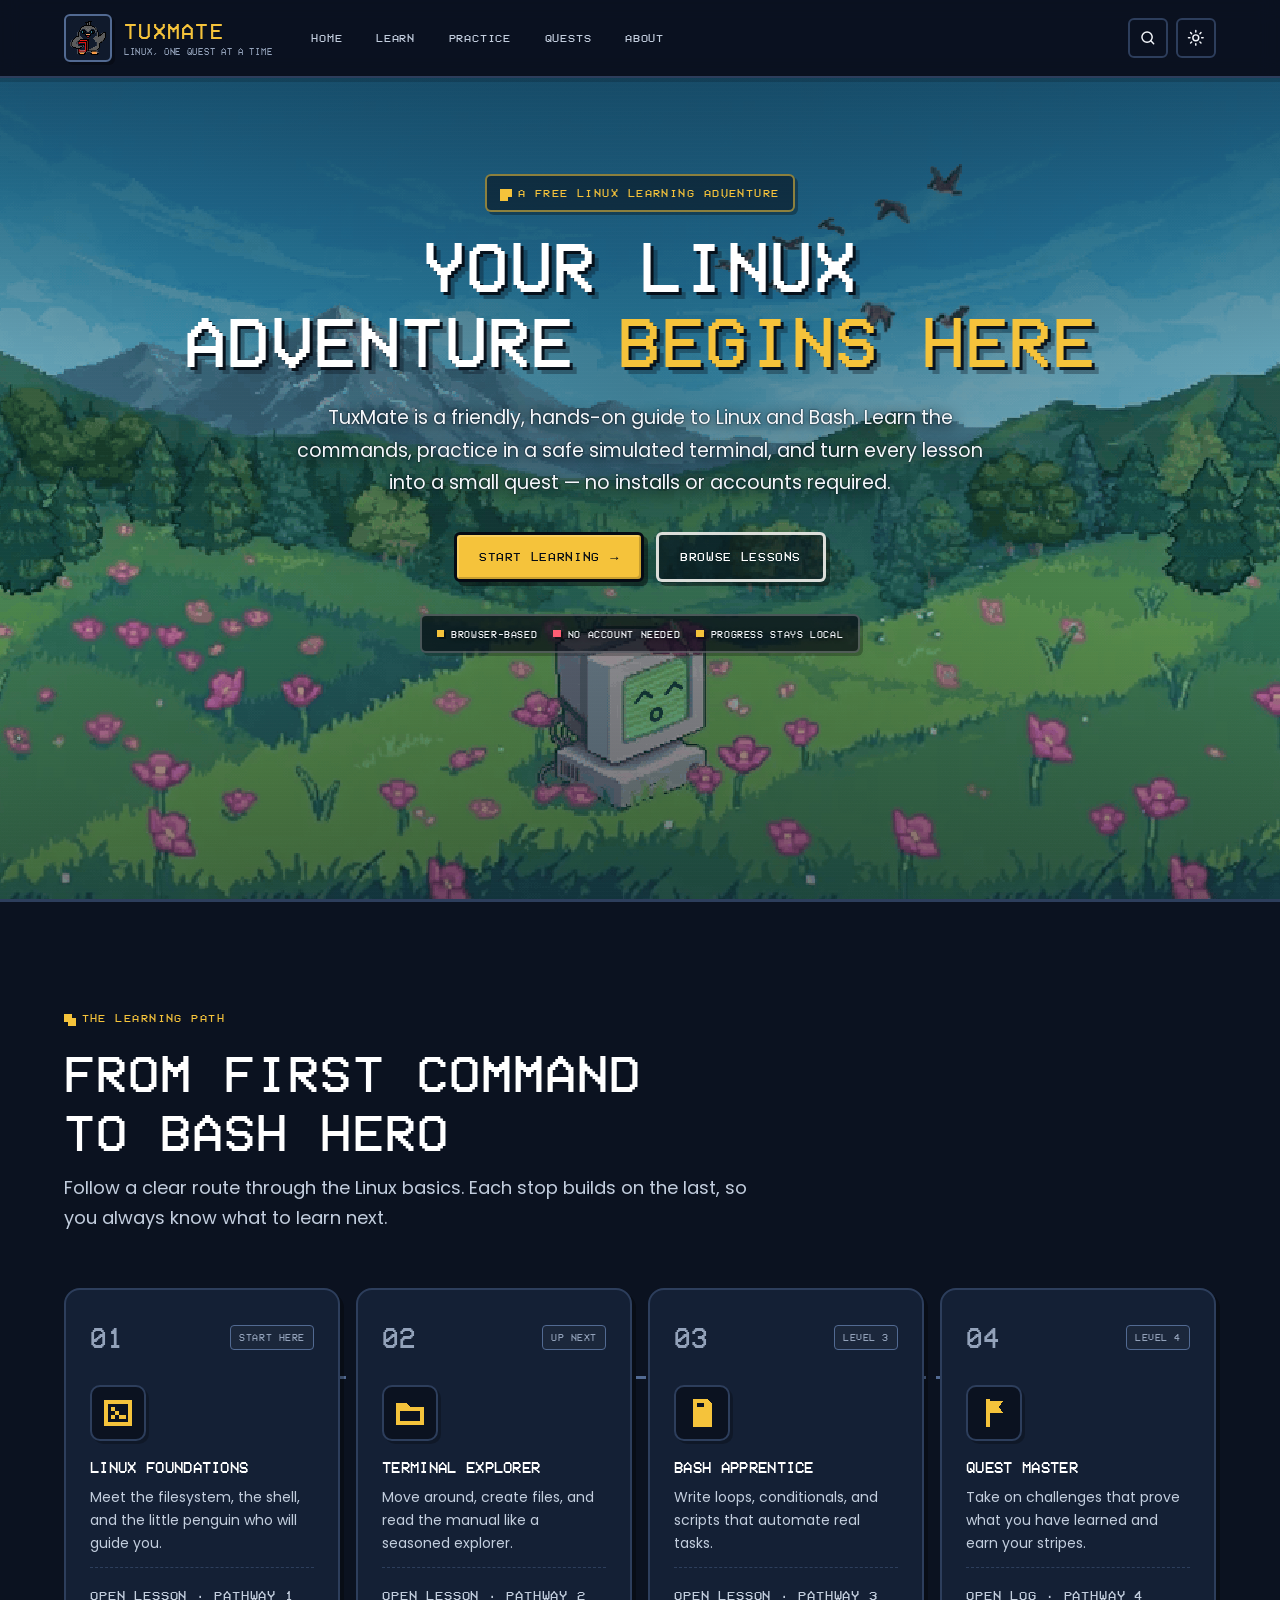
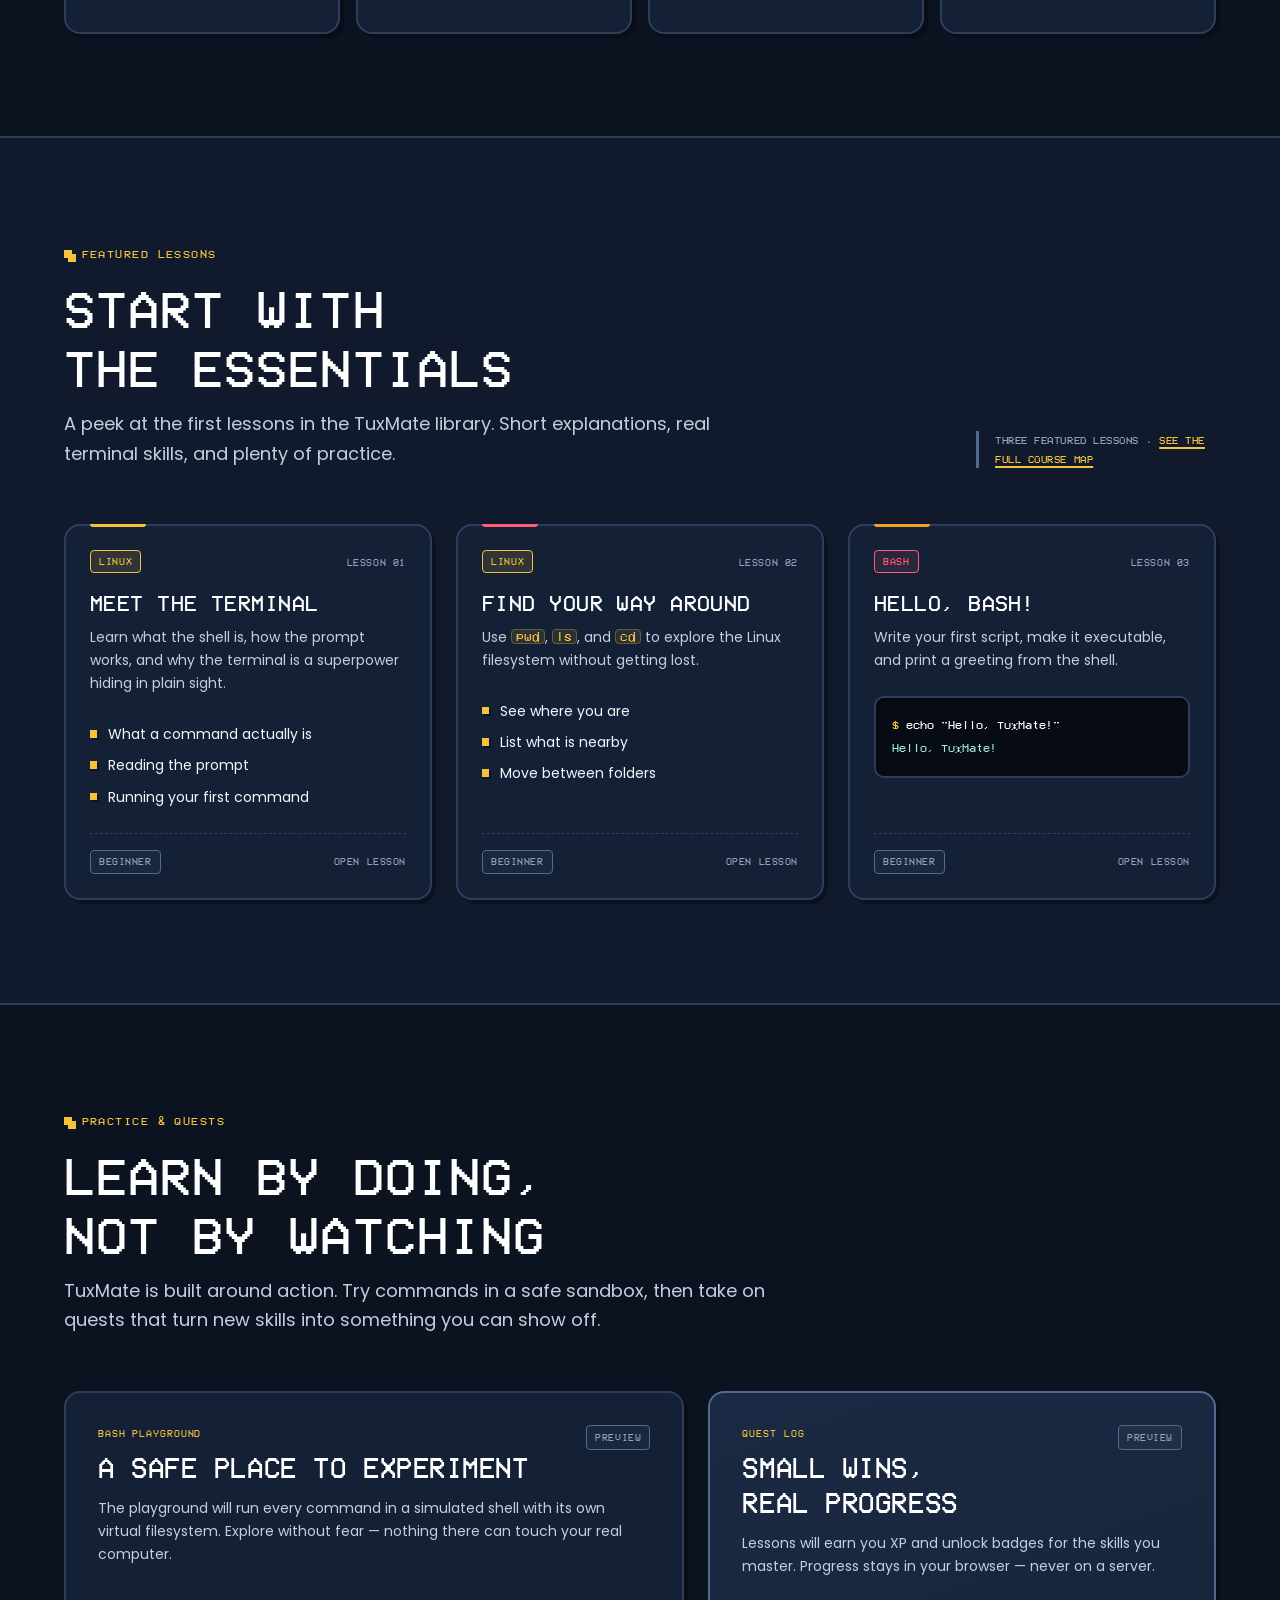
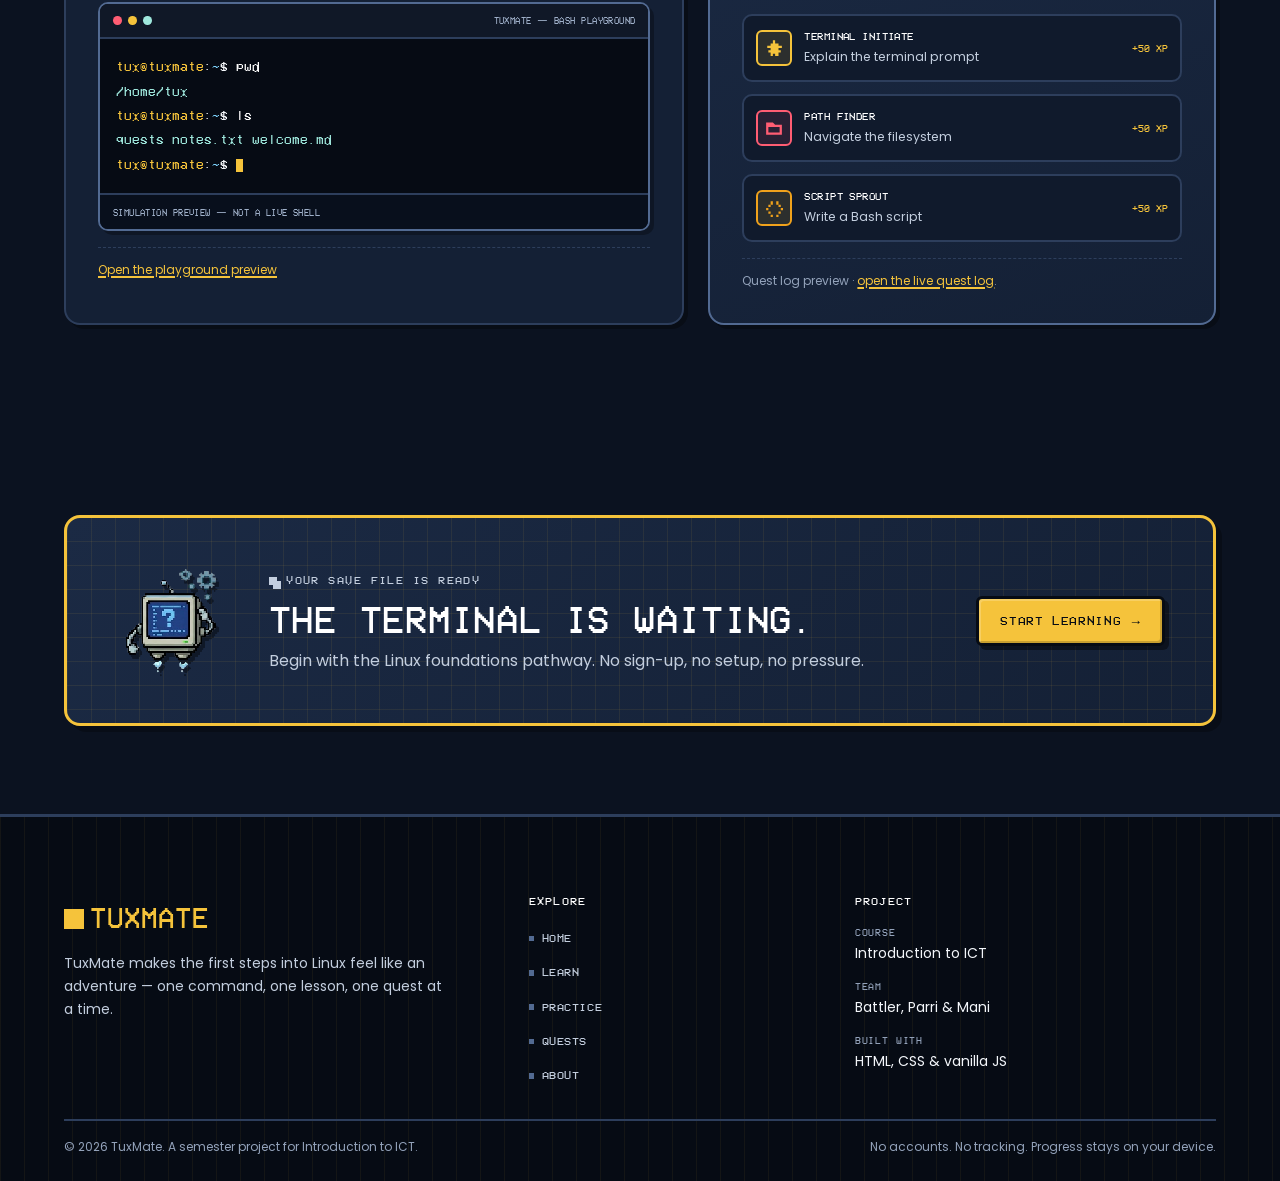
==== index.html @ 91e03921 "basic template ready" ====
<!DOCTYPE html>
<html lang="en" data-theme="dark">
<head>
  <meta charset="UTF-8">
  <meta name="viewport" content="width=device-width, initial-scale=1.0">
  <meta name="theme-color" content="#0b1220" id="theme-color">
  <meta name="description" content="TuxMate is a friendly, browser-based adventure for learning Linux commands and Bash scripting. No installs, accounts, or tracking.">
  <title>TuxMate | Your Linux Adventure Begins Here</title>
  <link rel="icon" type="image/png" href="assets/tux1-removebg-preview.png">
  <link rel="stylesheet" href="css/style.css">
  <link rel="stylesheet" href="css/components.css">
  <link rel="stylesheet" href="css/responsive.css">
  <script src="js/theme.js"></script>
  <script src="js/navigation.js" defer></script>
  <script src="js/main.js" defer></script>
  <script src="js/search.js" defer></script>
</head>
<body>
  <a class="skip-link" href="#main">Skip to main content</a>

  <header class="site-header">
    <nav class="nav container" aria-label="Main navigation">
      <div class="nav__main">
        <a class="nav__brand" href="index.html" aria-label="TuxMate home">
          <span class="nav__logo-frame">
            <img class="nav__logo" src="assets/tux1-removebg-preview.png" alt="" width="48" height="48">
          </span>
          <span class="nav__brand-text">
            <span class="nav__wordmark">TuxMate</span>
            <span class="nav__tagline">Linux, one quest at a time</span>
          </span>
        </a>

        <ul class="nav__list" id="primary-menu">
          <li><a class="nav__link" href="home.html">Home</a></li>
          <li><a class="nav__link" href="learn.html">Learn</a></li>
          <li><a class="nav__link" href="playground.html">Practice</a></li>
          <li><a class="nav__link" href="quests.html">Quests</a></li>
          <li><a class="nav__link" href="about.html">About</a></li>
        </ul>
      </div>

      <div class="nav__tools">
        <button class="icon-btn" type="button" id="search-toggle" aria-label="Search TuxMate" aria-expanded="false" aria-controls="site-search">
          <svg viewBox="0 0 24 24" fill="none" stroke="currentColor" stroke-width="2" stroke-linecap="round" aria-hidden="true" focusable="false">
            <circle cx="11" cy="11" r="7"></circle>
            <path d="m20 20-3.5-3.5"></path>
          </svg>
        </button>
        <button class="icon-btn theme-toggle" type="button" id="theme-toggle" aria-label="Switch to light mode" aria-pressed="false">
          <svg class="icon-sun" viewBox="0 0 24 24" fill="none" stroke="currentColor" stroke-width="2" stroke-linecap="round" aria-hidden="true" focusable="false">
            <circle cx="12" cy="12" r="4"></circle>
            <path d="M12 2v2M12 20v2M4.93 4.93l1.41 1.41M17.66 17.66l1.41 1.41M2 12h2M20 12h2M4.93 19.07l1.41-1.41M17.66 6.34l1.41-1.41"></path>
          </svg>
          <svg class="icon-moon" viewBox="0 0 24 24" fill="none" stroke="currentColor" stroke-width="2" stroke-linecap="round" stroke-linejoin="round" aria-hidden="true" focusable="false">
            <path d="M20.5 14.5A8.5 8.5 0 0 1 9.5 3.5 8.5 8.5 0 1 0 20.5 14.5z"></path>
          </svg>
        </button>
        <button class="nav__toggle" type="button" aria-expanded="false" aria-controls="primary-menu" aria-label="Open navigation menu">
          <span class="nav__toggle-box" aria-hidden="true">
            <span></span>
            <span></span>
            <span></span>
          </span>
          <span class="nav__toggle-label">Menu</span>
        </button>
      </div>
    </nav>
  </header>

  <main id="main">
    <section class="hero" id="home" aria-labelledby="hero-title">
      <div class="container hero__inner">
        <p class="eyebrow eyebrow--boxed">
          <span class="eyebrow__spark" aria-hidden="true"></span>
          A free Linux learning adventure
        </p>
        <h1 class="hero__title" id="hero-title">Your Linux<br> Adventure <span class="text-highlight">Begins Here</span></h1>
        <p class="hero__lede">TuxMate is a friendly, hands-on guide to Linux and Bash. Learn the commands, practice in a safe simulated terminal, and turn every lesson into a small quest &mdash; no installs or accounts required.</p>
        <div class="hero__actions">
          <a class="btn btn--primary" href="learn.html">Start Learning <span class="btn__arrow" aria-hidden="true">&rarr;</span></a>
          <a class="btn btn--ghost" href="learn.html#pathways">Browse lessons</a>
        </div>
        <ul class="hero__perks" aria-label="TuxMate highlights">
          <li>Browser-based</li>
          <li>No account needed</li>
          <li>Progress stays local</li>
        </ul>
      </div>
    </section>

    <section class="section section--pathways" id="pathways" aria-labelledby="pathways-title">
      <div class="container">
        <div class="section__header">
          <p class="eyebrow">The learning path</p>
          <h2 id="pathways-title">From first command to bash hero</h2>
          <p class="section__lede">Follow a clear route through the Linux basics. Each stop builds on the last, so you always know what to learn next.</p>
        </div>

        <ol class="pathway" role="list">
          <li class="pathway__item">
            <a class="pathway-card" href="linux.html">
              <div class="pathway-card__top">
                <span class="pathway-card__step">01</span>
                <span class="chip chip--muted">Start here</span>
              </div>
              <span class="pathway-card__icon" aria-hidden="true">
                <svg class="pixel-icon" viewBox="0 0 32 32" width="32" height="32" focusable="false">
                  <path fill="currentColor" d="M2 3h28v26H2V3zm4 4v18h20V7H6zm3 3h4v4H9v-4zm4 4h4v4h-4v-4zm-4 4h4v4H9v-4zm8 0h7v4h-7v-4z"/>
                </svg>
              </span>
              <h3>Linux Foundations</h3>
              <p>Meet the filesystem, the shell, and the little penguin who will guide you.</p>
              <p class="pathway-card__meta">Open lesson &middot; Pathway 1</p>
            </a>
          </li>

          <li class="pathway__item">
            <a class="pathway-card" href="terminal.html">
              <div class="pathway-card__top">
                <span class="pathway-card__step">02</span>
                <span class="chip chip--muted">Up next</span>
              </div>
              <span class="pathway-card__icon" aria-hidden="true">
                <svg class="pixel-icon" viewBox="0 0 32 32" width="32" height="32" focusable="false">
                  <path fill="currentColor" d="M2 6h11l3 4h14v18H2V6zm4 8v10h20V14H6z"/>
                </svg>
              </span>
              <h3>Terminal Explorer</h3>
              <p>Move around, create files, and read the manual like a seasoned explorer.</p>
              <p class="pathway-card__meta">Open lesson &middot; Pathway 2</p>
            </a>
          </li>

          <li class="pathway__item">
            <a class="pathway-card" href="bash.html">
              <div class="pathway-card__top">
                <span class="pathway-card__step">03</span>
                <span class="chip chip--muted">Level 3</span>
              </div>
              <span class="pathway-card__icon" aria-hidden="true">
                <svg class="pixel-icon" viewBox="0 0 32 32" width="32" height="32" focusable="false">
                  <path fill="currentColor" d="M7 2h14l5 5v23H7V2zm4 4v4h7V6h-7zm-1 8h12v3H10v-3zm0 6h12v3H10v-3zm0 6h8v3h-8v-3z"/>
                </svg>
              </span>
              <h3>Bash Apprentice</h3>
              <p>Write loops, conditionals, and scripts that automate real tasks.</p>
              <p class="pathway-card__meta">Open lesson &middot; Pathway 3</p>
            </a>
          </li>

          <li class="pathway__item">
            <a class="pathway-card" href="quests.html">
              <div class="pathway-card__top">
                <span class="pathway-card__step">04</span>
                <span class="chip chip--muted">Level 4</span>
              </div>
              <span class="pathway-card__icon" aria-hidden="true">
                <svg class="pixel-icon" viewBox="0 0 32 32" width="32" height="32" focusable="false">
                  <path fill="currentColor" d="M8 2h4v28H8V2zm4 2h13l-4 6 4 6H12V4z"/>
                </svg>
              </span>
              <h3>Quest Master</h3>
              <p>Take on challenges that prove what you have learned and earn your stripes.</p>
              <p class="pathway-card__meta">Open log &middot; Pathway 4</p>
            </a>
          </li>
        </ol>
      </div>
    </section>

    <section class="section section--lessons" id="lessons" aria-labelledby="lessons-title">
      <div class="container">
        <div class="section__header section__header--split">
          <div>
            <p class="eyebrow">Featured lessons</p>
            <h2 id="lessons-title">Start with the essentials</h2>
            <p class="section__lede">A peek at the first lessons in the TuxMate library. Short explanations, real terminal skills, and plenty of practice.</p>
          </div>
          <p class="section__note">Three featured lessons &middot; <a href="learn.html">see the full course map</a></p>
        </div>

        <div class="lesson-grid">
          <a class="lesson-card" href="terminal.html">
            <div class="lesson-card__top">
              <span class="tag tag--linux">Linux</span>
              <span class="lesson-card__number">Lesson 01</span>
            </div>
            <h3>Meet the terminal</h3>
            <p>Learn what the shell is, how the prompt works, and why the terminal is a superpower hiding in plain sight.</p>
            <ul class="lesson-card__list">
              <li>What a command actually is</li>
              <li>Reading the prompt</li>
              <li>Running your first command</li>
            </ul>
            <div class="lesson-card__footer">
              <span class="chip chip--muted">Beginner</span>
              <span class="lesson-card__status">Open lesson</span>
            </div>
          </a>

          <a class="lesson-card" href="terminal.html">
            <div class="lesson-card__top">
              <span class="tag tag--linux">Linux</span>
              <span class="lesson-card__number">Lesson 02</span>
            </div>
            <h3>Find your way around</h3>
            <p>Use <code>pwd</code>, <code>ls</code>, and <code>cd</code> to explore the Linux filesystem without getting lost.</p>
            <ul class="lesson-card__list">
              <li>See where you are</li>
              <li>List what is nearby</li>
              <li>Move between folders</li>
            </ul>
            <div class="lesson-card__footer">
              <span class="chip chip--muted">Beginner</span>
              <span class="lesson-card__status">Open lesson</span>
            </div>
          </a>

          <a class="lesson-card" href="bash.html">
            <div class="lesson-card__top">
              <span class="tag tag--bash">Bash</span>
              <span class="lesson-card__number">Lesson 03</span>
            </div>
            <h3>Hello, Bash!</h3>
            <p>Write your first script, make it executable, and print a greeting from the shell.</p>
            <div class="code-window" aria-label="Example Bash command">
              <p class="code-window__line"><span class="code-window__prompt">$</span> <span class="code-window__cmd">echo "Hello, TuxMate!"</span></p>
              <p class="code-window__line code-window__out">Hello, TuxMate!</p>
            </div>
            <div class="lesson-card__footer">
              <span class="chip chip--muted">Beginner</span>
              <span class="lesson-card__status">Open lesson</span>
            </div>
          </a>
        </div>
      </div>
    </section>

    <section class="section section--practice" id="practice" aria-labelledby="practice-title">
      <div class="container">
        <div class="section__header">
          <p class="eyebrow">Practice &amp; quests</p>
          <h2 id="practice-title">Learn by doing, not by watching</h2>
          <p class="section__lede">TuxMate is built around action. Try commands in a safe sandbox, then take on quests that turn new skills into something you can show off.</p>
        </div>

        <div class="feature-grid">
          <article class="feature-panel">
            <div class="feature-panel__header">
              <div>
                <span class="feature-panel__kicker">Bash Playground</span>
                <h3>A safe place to experiment</h3>
              </div>
              <span class="chip chip--muted">Preview</span>
            </div>
            <p class="feature-panel__text">The playground will run every command in a simulated shell with its own virtual filesystem. Explore without fear &mdash; nothing there can touch your real computer.</p>

            <div class="terminal" aria-label="Static preview of the TuxMate Bash Playground">
              <div class="terminal__bar" aria-hidden="true">
                <span></span>
                <span></span>
                <span></span>
                <span class="terminal__title">tuxmate &mdash; bash playground</span>
              </div>
              <div class="terminal__body">
                <p><span class="terminal__prompt">tux@tuxmate</span>:<span class="terminal__path">~</span>$ <span class="terminal__command">pwd</span></p>
                <p class="terminal__output">/home/tux</p>
                <p><span class="terminal__prompt">tux@tuxmate</span>:<span class="terminal__path">~</span>$ <span class="terminal__command">ls</span></p>
                <p class="terminal__output">quests  notes.txt  welcome.md</p>
                <p><span class="terminal__prompt">tux@tuxmate</span>:<span class="terminal__path">~</span>$ <span class="terminal__cursor" aria-hidden="true"></span></p>
              </div>
              <p class="terminal__note">Simulation preview &mdash; not a live shell</p>
            </div>
            <p class="feature-panel__note"><a href="playground.html">Open the playground preview</a></p>
          </article>

          <article class="feature-panel feature-panel--quests" id="quests">
            <div class="feature-panel__header">
              <div>
                <span class="feature-panel__kicker">Quest log</span>
                <h3>Small wins, real progress</h3>
              </div>
              <span class="chip chip--muted">Preview</span>
            </div>
            <p class="feature-panel__text">Lessons will earn you XP and unlock badges for the skills you master. Progress stays in your browser &mdash; never on a server.</p>

            <ul class="quest-list" role="list">
              <li class="quest">
                <span class="quest__icon" aria-hidden="true">
                  <svg viewBox="0 0 16 16" width="18" height="18" focusable="false">
                    <path fill="currentColor" d="M7 1h2v3h3v2h3v2h-3v2h2v2h-2v3H9v-2H7v2H5v-3H3v-2h2V8H2V6h3V4h2V1z"/>
                  </svg>
                </span>
                <span class="quest__text">
                  <strong>Terminal Initiate</strong>
                  <span>Explain the terminal prompt</span>
                </span>
                <span class="quest__xp">+50 XP</span>
              </li>
              <li class="quest">
                <span class="quest__icon" aria-hidden="true">
                  <svg viewBox="0 0 16 16" width="18" height="18" focusable="false">
                    <path fill="currentColor" d="M1 3h6l2 2h6v9H1V3zm2 4v5h10V7H3z"/>
                  </svg>
                </span>
                <span class="quest__text">
                  <strong>Path Finder</strong>
                  <span>Navigate the filesystem</span>
                </span>
                <span class="quest__xp">+50 XP</span>
              </li>
              <li class="quest">
                <span class="quest__icon" aria-hidden="true">
                  <svg viewBox="0 0 16 16" width="18" height="18" focusable="false">
                    <path fill="currentColor" d="M5 2h2v3H5V2zm-2 3h2v2H3V5zm-2 3h2v2H1V8zm2 3h2v2H3v-2zm2 3h2v3H5v-3zm5-12h2v3h-2V2zm2 3h2v2h-2V5zm2 3h2v2h-2V8zm-2 3h2v2h-2v-2zm-2 3h2v3h-2v-3z"/>
                  </svg>
                </span>
                <span class="quest__text">
                  <strong>Script Sprout</strong>
                  <span>Write a Bash script</span>
                </span>
                <span class="quest__xp">+50 XP</span>
              </li>
            </ul>
            <p class="feature-panel__note">Quest log preview &middot; <a href="quests.html">open the live quest log</a>.</p>
          </article>
        </div>
      </div>
    </section>

    <section class="section section--cta" aria-labelledby="cta-title">
      <div class="container">
        <div class="cta">
          <img class="cta__mascot" src="assets/byte2-removebg-preview.png" alt="" width="130" height="130" aria-hidden="true">
          <div class="cta__content">
            <p class="eyebrow">Your save file is ready</p>
            <h2 id="cta-title">The terminal is waiting.</h2>
            <p>Begin with the Linux foundations pathway. No sign-up, no setup, no pressure.</p>
          </div>
          <a class="btn btn--primary" href="learn.html">Start Learning <span class="btn__arrow" aria-hidden="true">&rarr;</span></a>
        </div>
      </div>
    </section>
  </main>

  <footer class="site-footer">
    <div class="container">
      <div class="footer__grid">
        <div class="footer__brand">
          <a class="footer__wordmark" href="index.html">
            <span class="footer__mark" aria-hidden="true"></span>
            TuxMate
          </a>
          <p>TuxMate makes the first steps into Linux feel like an adventure &mdash; one command, one lesson, one quest at a time.</p>
        </div>

        <nav class="footer__nav" aria-label="Footer navigation">
          <h2 class="footer__heading">Explore</h2>
          <ul>
            <li><a href="home.html">Home</a></li>
            <li><a href="learn.html">Learn</a></li>
            <li><a href="playground.html">Practice</a></li>
            <li><a href="quests.html">Quests</a></li>
            <li><a href="about.html">About</a></li>
          </ul>
        </nav>

        <div class="footer__project">
          <h2 class="footer__heading">Project</h2>
          <ul class="footer__info">
            <li><span>Course</span> Introduction to ICT</li>
            <li><span>Team</span> Battler, Parri &amp; Mani</li>
            <li><span>Built with</span> HTML, CSS &amp; vanilla JS</li>
          </ul>
        </div>
      </div>

      <div class="footer__bottom">
        <p>&copy; <span id="copyright-year">2026</span> TuxMate. A semester project for Introduction to ICT.</p>
        <p>No accounts. No tracking. Progress stays on your device.</p>
      </div>
    </div>
  </footer>
</body>
</html>
---- css/style.css ----
@font-face {
  font-family: "VCR OSD Mono";
  src:
    url("../font/vcr_osd_mono_1.001-webfont.woff2") format("woff2"),
    url("../font/vcr_osd_mono_1.001-webfont.woff") format("woff");
  font-weight: 400;
  font-style: normal;
  font-display: swap;
}

@font-face {
  font-family: "Poppins";
  src: url("../font/poppins-400.woff2") format("woff2");
  font-weight: 400;
  font-style: normal;
  font-display: swap;
}

@font-face {
  font-family: "Poppins";
  src: url("../font/poppins-500.woff2") format("woff2");
  font-weight: 500;
  font-style: normal;
  font-display: swap;
}

@font-face {
  font-family: "Poppins";
  src: url("../font/poppins-600.woff2") format("woff2");
  font-weight: 600;
  font-style: normal;
  font-display: swap;
}

@font-face {
  font-family: "Poppins";
  src: url("../font/poppins-700.woff2") format("woff2");
  font-weight: 700;
  font-style: normal;
  font-display: swap;
}

:root {
  color-scheme: dark;

  --color-bg: #0b1220;
  --color-bg-deep: #060b14;
  --color-bg-soft: #101a2c;
  --color-surface: #142035;
  --color-surface-2: #1b2a44;
  --color-border: #2d3e5c;
  --color-border-strong: #526a92;
  --color-text: #f4f7fb;
  --color-text-muted: #c3cede;
  --color-text-dim: #93a2ba;
  --color-heading: #ffffff;
  --color-yellow: #f5c33b;
  --color-yellow-strong: #f0a21c;
  --color-orange: #f08a24;
  --color-teal: #61d6c6;
  --color-cyan: #6cc9ff;
  --color-purple: #a78bfa;
  --color-pink: #f472a6;
  --color-red: #ff5d73;
  --color-gold: #f5c33b;
  --color-gold-strong: #f0a21c;
  --color-gold-deep: #c07a0d;
  --color-gold-rgb: 245, 195, 59;
  --color-crimson: #ff5d73;
  --color-crimson-strong: #d93d59;
  --color-ink: #060b14;
  --color-focus: #f5c33b;
  --color-panel-overlay: rgba(6, 11, 20, 0.55);
  --color-panel-overlay-strong: rgba(6, 11, 20, 0.72);
  --header-bg: rgba(11, 18, 32, 0.94);
  --terminal-bar: #101827;
  --terminal-note: #080f1c;

  --font-pixel: "VCR OSD Mono", "Lucida Console", "Courier New", monospace;
  --font-body: "Poppins", "Segoe UI", "Trebuchet MS", Verdana, sans-serif;
  --text-xs: 0.75rem;
  --text-sm: 0.875rem;
  --text-base: 1rem;
  --text-md: 1.125rem;
  --text-lg: 1.375rem;
  --text-xl: 1.75rem;
  --text-2xl: clamp(1.75rem, 3vw, 2.4rem);
  --text-3xl: clamp(2rem, 4.4vw, 3.3rem);
  --text-hero: clamp(2.5rem, 6.5vw, 4.5rem);

  --space-1: 0.25rem;
  --space-2: 0.5rem;
  --space-3: 0.75rem;
  --space-4: 1rem;
  --space-5: 1.5rem;
  --space-6: 2rem;
  --space-7: 3rem;
  --space-8: 4rem;
  --space-9: 6rem;
  --space-10: 8rem;

  --radius-xs: 4px;
  --radius-sm: 6px;
  --radius-md: 10px;
  --radius-lg: 16px;
  --container: 72rem;
  --gutter: clamp(1rem, 4vw, 2rem);
  --nav-height: 4.75rem;
  --shadow-card: 4px 4px 0 rgba(0, 0, 0, 0.3);
  --transition: 160ms ease;
  --ease-pixel: steps(2, end);
}

:root[data-theme="light"] {
  color-scheme: light;

  --color-bg: #f3f6fb;
  --color-bg-deep: #e6ecf6;
  --color-bg-soft: #fbfdff;
  --color-surface: #ffffff;
  --color-surface-2: #edf3fc;
  --color-border: #c8d4e6;
  --color-border-strong: #7f96b8;
  --color-text: #172238;
  --color-text-muted: #4c5a72;
  --color-text-dim: #6d7a90;
  --color-heading: #0d172a;
  --color-yellow: #a86a05;
  --color-yellow-strong: #8a5402;
  --color-orange: #b45a0a;
  --color-teal: #0f766e;
  --color-cyan: #0369a1;
  --color-purple: #7c3aed;
  --color-pink: #be185d;
  --color-red: #c02643;
  --color-gold: #f0a21c;
  --color-gold-strong: #d48609;
  --color-gold-deep: #a86a05;
  --color-gold-rgb: 240, 162, 28;
  --color-crimson: #c02643;
  --color-crimson-strong: #9d1735;
  --color-ink: #060b14;
  --color-focus: #a86a05;
  --color-panel-overlay: rgba(251, 253, 255, 0.78);
  --color-panel-overlay-strong: rgba(251, 253, 255, 0.92);
  --header-bg: rgba(255, 255, 255, 0.94);
  --terminal-bar: #101827;
  --terminal-note: #080f1c;
  --shadow-card: 4px 4px 0 rgba(15, 30, 60, 0.16);
}

*,
*::before,
*::after {
  box-sizing: border-box;
}

html {
  scroll-behavior: smooth;
  scroll-padding-top: calc(var(--nav-height) + var(--space-5));
  -webkit-text-size-adjust: 100%;
}

body {
  margin: 0;
  min-height: 100vh;
  overflow-x: hidden;
  background-color: var(--color-bg);
  color: var(--color-text);
  font-family: var(--font-body);
  font-size: var(--text-base);
  font-synthesis: none;
  line-height: 1.65;
}

h1,
h2,
h3 {
  margin: 0 0 var(--space-3);
  color: var(--color-heading);
  font-family: var(--font-pixel);
  font-weight: 400;
  line-height: 1.12;
  letter-spacing: 0.02em;
  text-transform: uppercase;
  text-wrap: balance;
}

p {
  margin: 0 0 var(--space-3);
}

p:last-child {
  margin-bottom: 0;
}

ul,
ol {
  margin-top: 0;
}

a {
  color: var(--color-yellow);
  text-decoration-thickness: 2px;
  text-underline-offset: 0.2em;
}

a:hover {
  color: var(--color-yellow-strong);
}

img {
  display: block;
  max-width: 100%;
  height: auto;
}

button {
  font: inherit;
}

code {
  padding: 0.08em 0.3em;
  border: 1px solid rgba(var(--color-gold-rgb), 0.3);
  border-radius: var(--radius-xs);
  background-color: rgba(var(--color-gold-rgb), 0.1);
  color: var(--color-yellow);
  font-family: var(--font-pixel);
  font-size: 0.9em;
}

::selection {
  background-color: var(--color-gold);
  color: var(--color-ink);
}

:focus-visible {
  outline: 3px solid var(--color-focus);
  outline-offset: 4px;
}

.container {
  width: min(calc(100% - (2 * var(--gutter))), var(--container));
  margin-inline: auto;
}

.section {
  position: relative;
  padding-block: clamp(4rem, 8vw, 7rem);
}

.section--lessons {
  border-block: 2px solid var(--color-border);
  background-color: var(--color-bg-soft);
}

.section__header {
  max-width: 48rem;
  margin-bottom: clamp(2rem, 5vw, 3.5rem);
}

.section__header--split {
  display: flex;
  align-items: flex-end;
  justify-content: space-between;
  gap: var(--space-5);
  max-width: none;
}

.section__header--split > div {
  max-width: 48rem;
}

.section h2 {
  margin-bottom: var(--space-3);
  color: var(--color-heading);
  font-size: var(--text-3xl);
}

.section__lede {
  max-width: 44rem;
  margin-bottom: 0;
  color: var(--color-text-muted);
  font-size: var(--text-md);
}

.section__note {
  flex: 0 0 auto;
  max-width: 15rem;
  margin: 0;
  padding-left: var(--space-4);
  border-left: 3px solid var(--color-border-strong);
  color: var(--color-text-dim);
  font-family: var(--font-pixel);
  font-size: 0.68rem;
  line-height: 1.7;
  letter-spacing: 0.05em;
  text-transform: uppercase;
}

.eyebrow {
  display: inline-flex;
  align-items: center;
  gap: 0.6rem;
  margin: 0 0 var(--space-4);
  color: var(--color-yellow);
  font-family: var(--font-pixel);
  font-size: var(--text-xs);
  font-weight: 700;
  letter-spacing: 0.12em;
  line-height: 1.4;
  text-transform: uppercase;
}

.eyebrow::before {
  content: "";
  flex: 0 0 auto;
  width: 0.5rem;
  height: 0.5rem;
  background-color: currentColor;
  box-shadow: 0.25rem 0.25rem 0 currentColor;
}

.eyebrow--boxed {
  padding: 0.55rem 0.85rem;
  border: 2px solid rgba(var(--color-gold-rgb), 0.55);
  border-radius: var(--radius-sm);
  background-color: var(--color-panel-overlay);
  box-shadow: 3px 3px 0 rgba(0, 0, 0, 0.3);
}

.eyebrow--boxed::before {
  display: none;
}

.eyebrow__spark {
  flex: 0 0 auto;
  width: 0.5rem;
  height: 0.5rem;
  background-color: var(--color-gold);
  box-shadow:
    0.25rem 0 0 var(--color-gold),
    0 0.25rem 0 var(--color-gold);
}

.skip-link {
  position: fixed;
  top: var(--space-3);
  left: var(--space-3);
  z-index: 999;
  padding: var(--space-3) var(--space-4);
  transform: translateY(-200%);
  border: 3px solid var(--color-ink);
  border-radius: var(--radius-sm);
  background-color: var(--color-gold);
  color: var(--color-ink);
  font-family: var(--font-pixel);
  font-size: var(--text-xs);
  text-decoration: none;
  text-transform: uppercase;
  transition: transform 120ms ease;
}

.skip-link:focus {
  transform: translateY(0);
  color: var(--color-ink);
}

.pixel-icon {
  display: block;
  width: 2rem;
  height: 2rem;
  shape-rendering: crispEdges;
}

.site-header {
  position: sticky;
  top: 0;
  z-index: 100;
  border-bottom: 2px solid var(--color-border);
  background-color: var(--header-bg);
  box-shadow: 0 4px 0 rgba(0, 0, 0, 0.16);
}

@supports (backdrop-filter: blur(1px)) {
  .site-header {
    backdrop-filter: blur(10px);
  }
}

.hero {
  position: relative;
  display: grid;
  align-items: start;
  min-height: clamp(38rem, calc(100vh - var(--nav-height)), 52rem);
  min-height: clamp(38rem, calc(100svh - var(--nav-height)), 52rem);
  padding-block: clamp(4rem, 8vw, 6rem) clamp(4.5rem, 10vw, 7.5rem);
  overflow: hidden;
  border-bottom: 3px solid var(--color-border);
  background-color: var(--color-bg-soft);
  background-image: url("../assets/hero_section.gif");
  background-position: center 55%;
  background-repeat: no-repeat;
  background-size: cover;
  image-rendering: pixelated;
  isolation: isolate;
}

.hero::before {
  content: "";
  position: absolute;
  inset: 0;
  z-index: 0;
  background:
    radial-gradient(
      ellipse at 50% 38%,
      rgba(6, 11, 20, 0.26) 0%,
      rgba(6, 11, 20, 0.1) 58%,
      transparent 100%
    ),
    linear-gradient(
      180deg,
      rgba(6, 11, 20, 0.52) 0%,
      rgba(6, 11, 20, 0.2) 34%,
      rgba(6, 11, 20, 0.08) 62%,
      rgba(6, 11, 20, 0.42) 100%
    );
}

.hero::after {
  content: "";
  position: absolute;
  inset: 0;
  z-index: 0;
  pointer-events: none;
  opacity: 0.08;
  background-image: repeating-linear-gradient(
    0deg,
    transparent 0 3px,
    rgba(255, 255, 255, 0.1) 3px 4px
  );
}

.hero__inner {
  position: relative;
  z-index: 2;
  max-width: 64rem;
  margin-inline: auto;
  text-align: center;
}

.hero__title {
  margin-bottom: var(--space-5);
  color: #ffffff;
  font-size: var(--text-hero);
  line-height: 1.04;
  text-wrap: wrap;
  text-shadow:
    3px 3px 0 rgba(6, 11, 20, 0.9),
    7px 7px 0 rgba(6, 11, 20, 0.3);
}

.text-highlight {
  color: var(--color-gold);
}

.hero__title .text-highlight {
  white-space: nowrap;
}

.hero__lede {
  max-width: 43rem;
  margin: 0 auto var(--space-6);
  color: #f4f7fb;
  font-size: clamp(1rem, 1.6vw, 1.2rem);
  line-height: 1.7;
  text-shadow:
    0 2px 14px rgba(6, 11, 20, 0.9),
    0 0 2px rgba(6, 11, 20, 0.9);
}

.hero__actions {
  display: flex;
  flex-wrap: wrap;
  justify-content: center;
  gap: var(--space-3);
}

.hero__perks {
  display: flex;
  flex-wrap: wrap;
  justify-content: center;
  gap: var(--space-2) var(--space-4);
  width: fit-content;
  max-width: 100%;
  margin: var(--space-6) auto 0;
  padding: 0.55rem 0.9rem;
  border: 2px solid rgba(255, 255, 255, 0.24);
  border-radius: var(--radius-sm);
  background-color: var(--color-panel-overlay-strong);
  box-shadow: 3px 3px 0 rgba(0, 0, 0, 0.25);
  color: #f4f7fb;
  font-family: var(--font-pixel);
  font-size: 0.65rem;
  letter-spacing: 0.06em;
  text-align: center;
  text-shadow: 0 1px 4px rgba(0, 0, 0, 0.65);
  text-transform: uppercase;
  list-style: none;
}

.hero__perks li {
  display: flex;
  align-items: center;
  gap: 0.45rem;
}

.hero__perks li::before {
  content: "";
  width: 0.45rem;
  height: 0.45rem;
  background-color: var(--color-gold);
  box-shadow: 2px 2px 0 rgba(0, 0, 0, 0.4);
}

.hero__perks li:nth-child(2)::before {
  background-color: var(--color-crimson);
}

.pathway {
  position: relative;
  display: grid;
  grid-template-columns: repeat(4, minmax(0, 1fr));
  gap: var(--space-4);
  margin: 0;
  padding: 0;
  list-style: none;
}

.pathway::before {
  content: "";
  position: absolute;
  top: 5.5rem;
  right: 2rem;
  left: 2rem;
  z-index: 0;
  height: 3px;
  background-image: repeating-linear-gradient(
    90deg,
    var(--color-border-strong) 0 10px,
    transparent 10px 20px
  );
}

.pathway__item {
  position: relative;
  z-index: 1;
}

.lesson-grid {
  display: grid;
  grid-template-columns: repeat(3, minmax(0, 1fr));
  gap: var(--space-5);
}

.feature-grid {
  display: grid;
  grid-template-columns: minmax(0, 1.1fr) minmax(0, 0.9fr);
  gap: var(--space-5);
  align-items: stretch;
}

.section--cta {
  padding-block: clamp(3.5rem, 7vw, 5.5rem);
}

.cta {
  position: relative;
  display: flex;
  align-items: center;
  gap: clamp(1rem, 3vw, 2.5rem);
  padding: clamp(1.5rem, 4vw, 3rem);
  overflow: hidden;
  border: 3px solid var(--color-gold);
  border-radius: var(--radius-lg);
  background: linear-gradient(135deg, var(--color-surface-2) 0%, var(--color-surface) 100%);
  box-shadow: 6px 6px 0 rgba(0, 0, 0, 0.28);
}

.cta::before {
  content: "";
  position: absolute;
  inset: 0;
  pointer-events: none;
  background-image:
    linear-gradient(90deg, rgba(var(--color-gold-rgb), 0.08) 1px, transparent 1px),
    linear-gradient(0deg, rgba(var(--color-gold-rgb), 0.08) 1px, transparent 1px);
  background-size: 24px 24px;
}

.cta > * {
  position: relative;
  z-index: 1;
}

.cta__mascot {
  flex: 0 0 auto;
  width: clamp(5rem, 9vw, 8rem);
  image-rendering: pixelated;
  filter: drop-shadow(3px 4px 0 rgba(0, 0, 0, 0.4));
}

.cta__content {
  flex: 1 1 auto;
  min-width: 0;
}

.cta .eyebrow {
  margin-bottom: var(--space-2);
}

.cta h2 {
  margin-bottom: var(--space-2);
  color: var(--color-heading);
  font-size: var(--text-2xl);
}

.cta p {
  margin: 0;
  color: var(--color-text-muted);
}

.site-footer {
  padding-block: clamp(3rem, 6vw, 5rem) var(--space-5);
  border-top: 3px solid var(--color-border);
  background-color: var(--color-bg-deep);
  background-image: repeating-linear-gradient(
    90deg,
    rgba(var(--color-gold-rgb), 0.06) 0 1px,
    transparent 1px 24px
  );
}

.footer__grid {
  display: grid;
  grid-template-columns: 1.5fr 1fr 1.3fr;
  gap: var(--space-7);
  padding-bottom: var(--space-6);
  border-bottom: 2px solid var(--color-border);
}

.footer__wordmark {
  display: inline-flex;
  align-items: center;
  gap: 0.6rem;
  margin-bottom: var(--space-3);
  color: var(--color-yellow);
  font-family: var(--font-pixel);
  font-size: var(--text-xl);
  letter-spacing: 0.04em;
  text-decoration: none;
  text-transform: uppercase;
}

.footer__wordmark:hover {
  color: var(--color-crimson);
}

.footer__mark {
  width: 1rem;
  height: 1rem;
  background-color: var(--color-gold);
  box-shadow:
    0.25rem 0 0 var(--color-gold),
    0 0.25rem 0 var(--color-gold),
    0.25rem 0.25rem 0 var(--color-gold);
}

.footer__brand p {
  max-width: 24rem;
  color: var(--color-text-muted);
  font-size: var(--text-sm);
}

.footer__heading {
  margin: 0 0 var(--space-4);
  color: var(--color-heading);
  font-family: var(--font-pixel);
  font-size: 0.75rem;
  letter-spacing: 0.1em;
  text-transform: uppercase;
}

.footer__nav ul,
.footer__info {
  margin: 0;
  padding: 0;
  list-style: none;
}

.footer__nav ul {
  display: grid;
  gap: var(--space-2);
}

.footer__nav a {
  display: inline-flex;
  align-items: center;
  gap: 0.45rem;
  color: var(--color-text-muted);
  font-family: var(--font-pixel);
  font-size: 0.72rem;
  letter-spacing: 0.05em;
  text-decoration: none;
  text-transform: uppercase;
}

.footer__nav a::before {
  content: "";
  width: 0.35rem;
  height: 0.35rem;
  background-color: var(--color-border-strong);
  transition:
    background-color var(--transition),
    transform var(--transition);
}

.footer__nav a:hover {
  color: var(--color-yellow);
}

.footer__nav a:hover::before {
  background-color: var(--color-yellow);
  transform: translateX(2px);
}

.footer__info {
  display: grid;
  gap: var(--space-3);
}

.footer__info li {
  display: grid;
  gap: 0.1rem;
  color: var(--color-text);
  font-size: var(--text-sm);
}

.footer__info span {
  color: var(--color-text-dim);
  font-family: var(--font-pixel);
  font-size: 0.65rem;
  letter-spacing: 0.08em;
  text-transform: uppercase;
}

.footer__bottom {
  display: flex;
  flex-wrap: wrap;
  justify-content: space-between;
  gap: var(--space-2) var(--space-5);
  padding-top: var(--space-4);
  color: var(--color-text-dim);
  font-size: var(--text-xs);
}

.footer__bottom p {
  margin: 0;
}

.page-hero {
  position: relative;
  padding-block: clamp(3rem, 7vw, 5.5rem) clamp(2.5rem, 5vw, 4rem);
  border-bottom: 2px solid var(--color-border);
  background:
    radial-gradient(circle at 16% 18%, rgba(var(--color-gold-rgb), 0.16), transparent 28rem),
    linear-gradient(135deg, var(--color-bg-soft), var(--color-bg));
}

.page-hero__inner {
  max-width: 52rem;
}

.page-hero h1 {
  margin-bottom: var(--space-4);
  font-size: var(--text-3xl);
}

.page-hero__lede {
  max-width: 44rem;
  margin-bottom: 0;
  color: var(--color-text-muted);
  font-size: var(--text-md);
}

.page-section {
  padding-block: clamp(3rem, 6vw, 5rem);
}

.panel-grid {
  display: grid;
  grid-template-columns: repeat(3, minmax(0, 1fr));
  gap: var(--space-5);
}

.dashboard-grid {
  display: grid;
  grid-template-columns: minmax(0, 1.35fr) minmax(0, 0.65fr);
  gap: var(--space-5);
  align-items: start;
}

.page-actions {
  display: flex;
  flex-wrap: wrap;
  gap: var(--space-3);
  margin-top: var(--space-5);
}

.info-panel {
  padding: var(--space-6);
  border: 2px solid var(--color-border);
  border-radius: var(--radius-lg);
  background-color: var(--color-surface);
  box-shadow: var(--shadow-card);
}

.info-panel h2,
.info-panel h3 {
  margin-bottom: var(--space-2);
  color: var(--color-heading);
}

.info-panel p {
  color: var(--color-text-muted);
}

.info-panel p:last-child {
  margin-bottom: 0;
}

.info-panel__kicker {
  display: block;
  margin-bottom: var(--space-2);
  color: var(--color-yellow);
  font-family: var(--font-pixel);
  font-size: 0.62rem;
  letter-spacing: 0.09em;
  text-transform: uppercase;
}

.empty-state {
  display: grid;
  justify-items: center;
  gap: var(--space-4);
  padding: clamp(2rem, 6vw, 4rem);
  border: 2px dashed var(--color-border-strong);
  border-radius: var(--radius-lg);
  background-color: var(--color-surface);
  text-align: center;
}

.empty-state h2 {
  margin-bottom: 0;
  font-size: var(--text-2xl);
}

.empty-state p {
  max-width: 36rem;
  margin-bottom: 0;
  color: var(--color-text-muted);
}

.empty-state__mark {
  width: 3rem;
  height: 3rem;
  border: 2px solid var(--color-gold);
  border-radius: var(--radius-md);
  background-color: rgba(var(--color-gold-rgb), 0.12);
  box-shadow: 3px 3px 0 rgba(0, 0, 0, 0.25);
}

.link-list {
  display: grid;
  gap: var(--space-3);
  margin: 0;
  padding: 0;
  list-style: none;
}

.link-list a {
  display: flex;
  align-items: center;
  justify-content: space-between;
  gap: var(--space-3);
  padding: var(--space-3) var(--space-4);
  border: 2px solid var(--color-border);
  border-radius: var(--radius-md);
  background-color: var(--color-bg-soft);
  color: var(--color-text);
  text-decoration: none;
}

.link-list a:hover {
  border-color: var(--color-gold);
  color: var(--color-yellow);
}

.link-list span {
  color: var(--color-text-dim);
  font-family: var(--font-pixel);
  font-size: 0.62rem;
  letter-spacing: 0.06em;
  text-transform: uppercase;
}

.notice {
  display: flex;
  align-items: flex-start;
  gap: var(--space-3);
  padding: var(--space-4);
  border-left: 4px solid var(--color-crimson);
  border-radius: 0 var(--radius-md) var(--radius-md) 0;
  background-color: rgba(255, 93, 115, 0.08);
  color: var(--color-text-muted);
}

.notice strong {
  color: var(--color-heading);
}
---- css/components.css ----
.nav {
  position: relative;
  display: flex;
  align-items: center;
  justify-content: space-between;
  gap: var(--space-4);
  min-height: var(--nav-height);
}

.nav__main {
  display: flex;
  align-items: center;
  gap: var(--space-5);
  min-width: 0;
}

.nav__brand {
  display: inline-flex;
  align-items: center;
  gap: var(--space-3);
  color: var(--color-text);
  text-decoration: none;
}

.nav__logo-frame {
  display: grid;
  flex: 0 0 auto;
  place-items: center;
  width: 3rem;
  height: 3rem;
  overflow: hidden;
  border: 2px solid var(--color-border-strong);
  border-radius: var(--radius-sm);
  background-color: var(--color-bg-soft);
  box-shadow: 3px 3px 0 rgba(0, 0, 0, 0.28);
  transition: border-color var(--transition);
}

.nav__brand:hover .nav__logo-frame {
  border-color: var(--color-gold);
}

.nav__logo {
  width: 100%;
  height: 100%;
  padding: 0.15rem;
  object-fit: contain;
  image-rendering: pixelated;
}

.nav__brand-text {
  display: flex;
  flex-direction: column;
  line-height: 1.1;
}

.nav__wordmark {
  color: var(--color-yellow);
  font-family: var(--font-pixel);
  font-size: 1.35rem;
  letter-spacing: 0.06em;
  text-transform: uppercase;
  transition: color var(--transition);
}

.nav__brand:hover .nav__wordmark {
  color: var(--color-crimson);
}

.nav__tagline {
  margin-top: 0.25rem;
  color: var(--color-text-dim);
  font-family: var(--font-pixel);
  font-size: 0.55rem;
  letter-spacing: 0.08em;
  text-transform: uppercase;
}

.nav__tools {
  display: flex;
  align-items: center;
  gap: var(--space-2);
  margin-left: auto;
}

.nav__list {
  display: flex;
  align-items: center;
  gap: var(--space-1);
  margin: 0;
  padding: 0;
  list-style: none;
}

.nav__link {
  position: relative;
  display: inline-flex;
  align-items: center;
  padding: 0.65rem 0.8rem;
  border: 2px solid transparent;
  border-radius: var(--radius-sm);
  color: var(--color-text-muted);
  font-family: var(--font-pixel);
  font-size: 0.72rem;
  letter-spacing: 0.07em;
  text-decoration: none;
  text-transform: uppercase;
  transition:
    color var(--transition),
    background-color var(--transition),
    border-color var(--transition);
}

.nav__link::after {
  content: "";
  position: absolute;
  right: 0.8rem;
  bottom: 0.35rem;
  left: 0.8rem;
  height: 2px;
  background-color: transparent;
  transition: background-color var(--transition);
}

.nav__link:hover {
  background-color: rgba(var(--color-gold-rgb), 0.1);
  color: var(--color-yellow);
}

.nav__link:hover::after {
  background-color: var(--color-gold);
}

.nav__link[aria-current="page"] {
  border-color: rgba(var(--color-gold-rgb), 0.45);
  background-color: rgba(var(--color-gold-rgb), 0.12);
  color: var(--color-yellow);
}

.nav__link[aria-current="page"]::after {
  background-color: var(--color-gold);
}

.nav__link:focus-visible {
  outline-offset: 2px;
}

.nav__toggle {
  display: none;
  align-items: center;
  gap: 0.6rem;
  padding: 0.5rem 0.7rem;
  border: 2px solid var(--color-border-strong);
  border-radius: var(--radius-sm);
  background-color: transparent;
  color: var(--color-text);
  font-family: var(--font-pixel);
  font-size: 0.68rem;
  letter-spacing: 0.08em;
  text-transform: uppercase;
  cursor: pointer;
}

.nav__toggle:hover {
  border-color: var(--color-gold);
  color: var(--color-yellow);
}

.nav__toggle-box {
  display: flex;
  flex-direction: column;
  justify-content: center;
  gap: 3px;
  width: 1.1rem;
}

.nav__toggle-box span {
  display: block;
  height: 2px;
  background-color: currentColor;
  transition:
    transform var(--transition),
    opacity var(--transition);
}

.nav__toggle[aria-expanded="true"] .nav__toggle-box span:nth-child(1) {
  transform: translateY(5px) rotate(45deg);
}

.nav__toggle[aria-expanded="true"] .nav__toggle-box span:nth-child(2) {
  opacity: 0;
}

.nav__toggle[aria-expanded="true"] .nav__toggle-box span:nth-child(3) {
  transform: translateY(-5px) rotate(-45deg);
}

.icon-btn {
  display: inline-grid;
  place-items: center;
  width: 2.5rem;
  height: 2.5rem;
  padding: 0;
  border: 2px solid var(--color-border);
  border-radius: var(--radius-sm);
  background-color: transparent;
  color: var(--color-text);
  cursor: pointer;
  transition:
    border-color var(--transition),
    background-color var(--transition),
    color var(--transition);
}

.icon-btn:hover {
  border-color: var(--color-gold);
  background-color: rgba(var(--color-gold-rgb), 0.1);
  color: var(--color-yellow);
}

.icon-btn svg {
  width: 1.1rem;
  height: 1.1rem;
}

.theme-toggle .icon-moon {
  display: none;
}

:root[data-theme="light"] .theme-toggle .icon-sun {
  display: none;
}

:root[data-theme="light"] .theme-toggle .icon-moon {
  display: block;
}

.btn {
  display: inline-flex;
  align-items: center;
  justify-content: center;
  gap: 0.65rem;
  padding: 0.9rem 1.35rem;
  border: 3px solid var(--color-ink);
  border-radius: var(--radius-sm);
  font-family: var(--font-pixel);
  font-size: 0.8rem;
  letter-spacing: 0.05em;
  line-height: 1.2;
  text-align: center;
  text-decoration: none;
  text-transform: uppercase;
  cursor: pointer;
  box-shadow:
    4px 4px 0 rgba(0, 0, 0, 0.45),
    inset 2px 2px 0 rgba(255, 255, 255, 0.2),
    inset -2px -2px 0 rgba(0, 0, 0, 0.18);
  transition:
    transform 120ms var(--ease-pixel),
    box-shadow 120ms var(--ease-pixel),
    background-color var(--transition),
    color var(--transition);
}

.btn:hover {
  transform: translate(-2px, -2px);
  box-shadow:
    6px 6px 0 rgba(0, 0, 0, 0.45),
    inset 2px 2px 0 rgba(255, 255, 255, 0.2),
    inset -2px -2px 0 rgba(0, 0, 0, 0.18);
}

.btn:active {
  transform: translate(2px, 2px);
  box-shadow:
    2px 2px 0 rgba(0, 0, 0, 0.45),
    inset 2px 2px 0 rgba(0, 0, 0, 0.18);
}

.btn--primary {
  background-color: var(--color-gold);
  color: var(--color-ink);
}

.btn--primary:hover {
  background-color: var(--color-gold-strong);
  color: var(--color-ink);
}

.btn--ghost {
  border-color: rgba(255, 253, 248, 0.85);
  background-color: rgba(6, 11, 20, 0.55);
  color: #ffffff;
  box-shadow: 4px 4px 0 rgba(0, 0, 0, 0.4);
}

.btn--ghost:hover {
  border-color: var(--color-gold);
  background-color: rgba(255, 93, 115, 0.72);
  color: #ffffff;
}

.btn__arrow {
  font-size: 1.05em;
  line-height: 1;
  transition: transform 120ms var(--ease-pixel);
}

.btn:hover .btn__arrow {
  transform: translateX(3px);
}

.chip {
  display: inline-flex;
  align-items: center;
  gap: 0.35rem;
  padding: 0.35rem 0.5rem;
  border: 1px solid currentColor;
  border-radius: var(--radius-xs);
  font-family: var(--font-pixel);
  font-size: 0.6rem;
  letter-spacing: 0.06em;
  line-height: 1.2;
  text-transform: uppercase;
  white-space: nowrap;
}

.chip--yellow {
  background-color: rgba(var(--color-gold-rgb), 0.12);
  color: var(--color-yellow);
}

.chip--muted {
  border-color: var(--color-border-strong);
  background-color: rgba(255, 255, 255, 0.03);
  color: var(--color-text-dim);
}

.tag {
  display: inline-flex;
  padding: 0.3rem 0.5rem;
  border: 1px solid currentColor;
  border-radius: var(--radius-xs);
  font-family: var(--font-pixel);
  font-size: 0.6rem;
  letter-spacing: 0.07em;
  line-height: 1.2;
  text-transform: uppercase;
}

.tag--linux {
  background-color: rgba(var(--color-gold-rgb), 0.12);
  color: var(--color-yellow);
}

.tag--bash {
  background-color: rgba(255, 93, 115, 0.1);
  color: var(--color-crimson);
}

.pathway-card {
  display: flex;
  flex-direction: column;
  height: 100%;
  padding: var(--space-5);
  border: 2px solid var(--color-border);
  border-radius: var(--radius-lg);
  background-color: var(--color-surface);
  box-shadow: var(--shadow-card);
  transition:
    transform var(--transition),
    border-color var(--transition),
    background-color var(--transition),
    box-shadow var(--transition);
}

.pathway-card:hover {
  transform: translateY(-4px);
  border-color: var(--color-border-strong);
  background-color: var(--color-surface-2);
  box-shadow: 6px 8px 0 rgba(0, 0, 0, 0.24);
}


.pathway-card__top {
  display: flex;
  align-items: center;
  justify-content: space-between;
  gap: var(--space-2);
  margin-bottom: var(--space-5);
}

.pathway-card__step {
  color: var(--color-text-dim);
  font-family: var(--font-pixel);
  font-size: var(--text-xl);
  letter-spacing: 0.04em;
}

.pathway-card__icon {
  display: inline-flex;
  align-items: center;
  justify-content: center;
  width: 3.5rem;
  height: 3.5rem;
  margin-bottom: var(--space-4);
  border: 2px solid var(--color-border);
  border-radius: var(--radius-md);
  background-color: var(--color-bg);
  color: var(--color-yellow);
  box-shadow: 3px 3px 0 rgba(0, 0, 0, 0.24);
}


.pathway-card h3 {
  margin-bottom: var(--space-2);
  color: var(--color-heading);
  font-size: var(--text-base);
  line-height: 1.35;
}

.pathway-card > p {
  color: var(--color-text-muted);
  font-size: var(--text-sm);
}

.pathway-card__meta {
  margin: auto 0 0;
  padding-top: var(--space-4);
  border-top: 1px dashed var(--color-border);
  color: var(--color-text-dim);
  font-family: var(--font-pixel);
  font-size: 0.6rem;
  letter-spacing: 0.06em;
  text-transform: uppercase;
}

.lesson-card {
  position: relative;
  display: flex;
  flex-direction: column;
  padding: var(--space-5);
  border: 2px solid var(--color-border);
  border-radius: var(--radius-lg);
  background-color: var(--color-surface);
  box-shadow: var(--shadow-card);
  transition:
    transform var(--transition),
    border-color var(--transition),
    box-shadow var(--transition);
}

.lesson-card::before {
  content: "";
  position: absolute;
  top: -2px;
  left: var(--space-5);
  width: 3.5rem;
  height: 3px;
  border-radius: 0 0 var(--radius-xs) var(--radius-xs);
  background-color: var(--color-gold);
}

.lesson-card:nth-child(2)::before {
  background-color: var(--color-crimson);
}

.lesson-card:nth-child(3)::before {
  background-color: var(--color-gold-strong);
}

.lesson-card:hover {
  transform: translateY(-4px);
  border-color: var(--color-border-strong);
  box-shadow: 6px 8px 0 rgba(0, 0, 0, 0.24);
}

.lesson-card__top {
  display: flex;
  align-items: center;
  justify-content: space-between;
  gap: var(--space-2);
  margin-bottom: var(--space-4);
}

.lesson-card__number {
  color: var(--color-text-dim);
  font-family: var(--font-pixel);
  font-size: 0.62rem;
  letter-spacing: 0.06em;
  text-transform: uppercase;
}

.lesson-card h3 {
  margin-bottom: var(--space-2);
  color: var(--color-heading);
  font-size: var(--text-lg);
  line-height: 1.3;
}

.lesson-card > p {
  color: var(--color-text-muted);
  font-size: var(--text-sm);
}

.lesson-card__list {
  display: grid;
  gap: var(--space-2);
  margin: var(--space-4) 0 var(--space-5);
  padding: 0;
  list-style: none;
}

.lesson-card__list li {
  position: relative;
  padding-left: 1.1rem;
  color: var(--color-text);
  font-size: var(--text-sm);
}

.lesson-card__list li::before {
  content: "";
  position: absolute;
  top: 0.5em;
  left: 0;
  width: 0.45rem;
  height: 0.45rem;
  background-color: var(--color-gold);
  box-shadow: 2px 2px 0 rgba(0, 0, 0, 0.3);
}

.lesson-card__footer {
  display: flex;
  align-items: center;
  justify-content: space-between;
  gap: var(--space-2);
  margin-top: auto;
  padding-top: var(--space-4);
  border-top: 1px dashed var(--color-border);
}

.lesson-card__status {
  color: var(--color-text-dim);
  font-family: var(--font-pixel);
  font-size: 0.6rem;
  letter-spacing: 0.06em;
  text-transform: uppercase;
}

.code-window {
  margin: var(--space-3) 0 var(--space-5);
  padding: var(--space-4);
  overflow-x: auto;
  border: 2px solid var(--color-border);
  border-radius: var(--radius-md);
  background-color: var(--color-ink);
  box-shadow: inset 3px 3px 0 rgba(0, 0, 0, 0.4);
  color: #f4f7fb;
  font-family: var(--font-pixel);
  font-size: 0.75rem;
  line-height: 1.9;
}

.code-window__line {
  margin: 0;
  white-space: nowrap;
}

.code-window__prompt {
  color: #f5c33b;
}

.code-window__cmd {
  color: #ffffff;
}

.code-window__out {
  color: #9fe8dd;
}

.feature-panel {
  display: flex;
  flex-direction: column;
  min-width: 0;
  padding: var(--space-6);
  border: 2px solid var(--color-border);
  border-radius: var(--radius-lg);
  background-color: var(--color-surface);
  box-shadow: var(--shadow-card);
  scroll-margin-top: calc(var(--nav-height) + var(--space-5));
}

.feature-panel--quests {
  border-color: var(--color-border-strong);
  background: linear-gradient(160deg, var(--color-surface-2) 0%, var(--color-surface) 100%);
}

.feature-panel__header {
  display: flex;
  align-items: flex-start;
  justify-content: space-between;
  gap: var(--space-3);
  margin-bottom: var(--space-3);
}

.feature-panel__header > div {
  min-width: 0;
}

.feature-panel__kicker {
  display: block;
  margin-bottom: var(--space-2);
  color: var(--color-yellow);
  font-family: var(--font-pixel);
  font-size: 0.62rem;
  letter-spacing: 0.09em;
  text-transform: uppercase;
}

.feature-panel h3 {
  margin-bottom: 0;
  color: var(--color-heading);
  font-size: var(--text-xl);
  line-height: 1.25;
}

.feature-panel__text {
  max-width: 40rem;
  color: var(--color-text-muted);
  font-size: var(--text-sm);
}

.terminal {
  margin-top: var(--space-5);
  overflow: hidden;
  border: 2px solid var(--color-border-strong);
  border-radius: var(--radius-md);
  background-color: var(--color-ink);
  box-shadow: 4px 4px 0 rgba(0, 0, 0, 0.3);
}

.terminal__bar {
  display: flex;
  align-items: center;
  gap: 0.4rem;
  padding: 0.6rem 0.8rem;
  border-bottom: 2px solid var(--color-border);
  background-color: var(--terminal-bar);
}

.terminal__bar > span:not(.terminal__title) {
  width: 0.55rem;
  height: 0.55rem;
  border-radius: 50%;
  background-color: #ff5d73;
}

.terminal__bar > span:nth-child(2) {
  background-color: #f5c33b;
}

.terminal__bar > span:nth-child(3) {
  background-color: #9fe8dd;
}

.terminal__title {
  margin-left: auto;
  color: #9fb0c9;
  font-family: var(--font-pixel);
  font-size: 0.55rem;
  letter-spacing: 0.05em;
  text-transform: uppercase;
}

.terminal__body {
  padding: var(--space-4);
  overflow-x: auto;
  color: #f4f7fb;
  font-family: var(--font-pixel);
  font-size: 0.8rem;
  line-height: 1.9;
}

.terminal__body p {
  margin: 0;
  white-space: nowrap;
}

.terminal__prompt {
  color: #f5c33b;
}

.terminal__path {
  color: #7dd3fc;
}

.terminal__command {
  color: #ffffff;
}

.terminal__output {
  color: #9fe8dd;
}

.terminal__cursor {
  display: inline-block;
  width: 0.55em;
  height: 1em;
  background-color: #f5c33b;
  vertical-align: -0.15em;
  animation: terminal-blink 1.1s steps(2, start) infinite;
}

@keyframes terminal-blink {
  50% {
    opacity: 0;
  }
}

.terminal__note {
  margin: 0;
  padding: 0.6rem 0.8rem;
  border-top: 2px solid var(--color-border);
  background-color: var(--terminal-note);
  color: #9fb0c9;
  font-family: var(--font-pixel);
  font-size: 0.55rem;
  letter-spacing: 0.05em;
  text-transform: uppercase;
}

.quest-list {
  display: grid;
  gap: var(--space-3);
  margin: var(--space-5) 0 0;
  padding: 0;
  list-style: none;
}

.quest {
  display: flex;
  align-items: center;
  gap: var(--space-3);
  padding: var(--space-3);
  border: 2px solid var(--color-border);
  border-radius: var(--radius-md);
  background-color: var(--color-bg-soft);
}

.quest__icon {
  display: grid;
  flex: 0 0 auto;
  place-items: center;
  width: 2.25rem;
  height: 2.25rem;
  border: 2px solid currentColor;
  border-radius: var(--radius-sm);
  background-color: rgba(var(--color-gold-rgb), 0.12);
  color: var(--color-yellow);
}

.quest:nth-child(2) .quest__icon {
  background-color: rgba(255, 93, 115, 0.1);
  color: var(--color-crimson);
}

.quest:nth-child(3) .quest__icon {
  background-color: rgba(var(--color-gold-rgb), 0.12);
  color: var(--color-gold-strong);
}

.quest__text {
  display: flex;
  flex-direction: column;
  min-width: 0;
  gap: 0.1rem;
}

.quest__text strong {
  color: var(--color-heading);
  font-family: var(--font-pixel);
  font-size: 0.68rem;
  letter-spacing: 0.04em;
  text-transform: uppercase;
}

.quest__text span {
  color: var(--color-text-muted);
  font-size: 0.78rem;
}

.quest__xp {
  flex: 0 0 auto;
  margin-left: auto;
  color: var(--color-yellow);
  font-family: var(--font-pixel);
  font-size: 0.65rem;
  white-space: nowrap;
}

.feature-panel__note {
  margin: var(--space-4) 0 0;
  padding-top: var(--space-3);
  border-top: 1px dashed var(--color-border);
  color: var(--color-text-dim);
  font-size: var(--text-xs);
}

body.is-search-open {
  overflow: hidden;
}

.search {
  position: fixed;
  inset: 0;
  z-index: 300;
  display: grid;
  place-items: start center;
  padding: clamp(1rem, 8vh, 5rem) var(--gutter);
  background-color: rgba(6, 11, 20, 0.72);
  backdrop-filter: blur(8px);
}

.search[hidden] {
  display: none;
}

.search__panel {
  width: min(44rem, 100%);
  overflow: hidden;
  border: 2px solid var(--color-border-strong);
  border-radius: var(--radius-lg);
  background-color: var(--color-surface);
  box-shadow: 8px 8px 0 rgba(0, 0, 0, 0.3);
}

.search__top {
  display: flex;
  align-items: center;
  gap: var(--space-3);
  padding: 0.85rem 1rem;
  border-bottom: 2px solid var(--color-border);
  background-color: var(--color-bg-soft);
}

.search__icon {
  flex: 0 0 auto;
  width: 1.15rem;
  height: 1.15rem;
  color: var(--color-yellow);
}

.search__input {
  flex: 1;
  min-width: 0;
  border: 0;
  background-color: transparent;
  color: var(--color-text);
  font-family: var(--font-body);
  font-size: 1rem;
  outline: none;
}

.search__input::placeholder {
  color: var(--color-text-dim);
}

.search__close {
  flex: 0 0 auto;
}

.search__body {
  max-height: min(60vh, 30rem);
  overflow-y: auto;
  padding: var(--space-2);
}

.search__hint {
  margin: 0;
  padding: 0.5rem 0.75rem;
  color: var(--color-text-dim);
  font-family: var(--font-pixel);
  font-size: 0.6rem;
  letter-spacing: 0.05em;
  text-transform: uppercase;
}

.search__results {
  display: grid;
  gap: 0.35rem;
  margin: 0;
  padding: 0;
  list-style: none;
}

.search__result a {
  display: grid;
  gap: 0.15rem;
  padding: 0.75rem 0.85rem;
  border: 2px solid transparent;
  border-radius: var(--radius-md);
  color: var(--color-text);
  text-decoration: none;
}

.search__result a:hover,
.search__result a:focus-visible {
  border-color: var(--color-gold);
  background-color: rgba(var(--color-gold-rgb), 0.1);
  color: var(--color-text);
}

.search__result-title {
  color: var(--color-yellow);
  font-family: var(--font-pixel);
  font-size: 0.72rem;
  letter-spacing: 0.04em;
  text-transform: uppercase;
}

.search__result-desc {
  color: var(--color-text-muted);
  font-size: 0.82rem;
  line-height: 1.45;
}

.search__empty {
  padding: var(--space-4);
  color: var(--color-text-muted);
}

.search__empty strong {
  color: var(--color-heading);
}

.search__footer {
  display: flex;
  justify-content: space-between;
  gap: var(--space-4);
  padding: 0.65rem 1rem;
  border-top: 2px solid var(--color-border);
  color: var(--color-text-dim);
  font-family: var(--font-pixel);
  font-size: 0.58rem;
  letter-spacing: 0.05em;
  text-transform: uppercase;
}

.btn--secondary {
  border-color: var(--color-border-strong);
  background-color: transparent;
  color: var(--color-text);
  box-shadow: 4px 4px 0 rgba(0, 0, 0, 0.22);
}

.btn--secondary:hover {
  border-color: var(--color-gold);
  background-color: rgba(var(--color-gold-rgb), 0.1);
  color: var(--color-yellow);
}

a.pathway-card,
a.lesson-card {
  color: inherit;
  text-decoration: none;
}

a.pathway-card:hover h3,
a.lesson-card:hover h3 {
  color: var(--color-yellow);
}

.topic-nav {
  display: flex;
  flex-wrap: wrap;
  align-items: center;
  gap: var(--space-2);
  margin: 0 0 var(--space-6);
  padding: var(--space-3);
  border: 2px solid var(--color-border);
  border-radius: var(--radius-lg);
  background-color: var(--color-surface);
  list-style: none;
}

.topic-nav__label {
  margin-right: var(--space-2);
  color: var(--color-text-dim);
  font-family: var(--font-pixel);
  font-size: 0.62rem;
  letter-spacing: 0.08em;
  text-transform: uppercase;
}

.topic-nav a {
  display: inline-flex;
  padding: 0.45rem 0.7rem;
  border: 2px solid transparent;
  border-radius: var(--radius-sm);
  color: var(--color-text-muted);
  font-family: var(--font-pixel);
  font-size: 0.68rem;
  letter-spacing: 0.04em;
  text-decoration: none;
  text-transform: uppercase;
  transition:
    border-color var(--transition),
    background-color var(--transition),
    color var(--transition);
}

.topic-nav a:hover,
.topic-nav a[aria-current="page"] {
  border-color: var(--color-gold);
  background-color: rgba(var(--color-gold-rgb), 0.1);
  color: var(--color-yellow);
}

.lesson-article {
  display: grid;
  gap: var(--space-5);
}

.lesson-article__intro {
  max-width: 48rem;
  color: var(--color-text-muted);
  font-size: var(--text-md);
}

.lesson-article h2 {
  margin-bottom: var(--space-3);
  color: var(--color-heading);
  font-size: var(--text-2xl);
}

.lesson-article h3 {
  margin-bottom: var(--space-2);
  color: var(--color-heading);
  font-size: var(--text-lg);
}

.lesson-article p,
.lesson-article li {
  color: var(--color-text-muted);
}

.lesson-article ul,
.lesson-article ol {
  padding-left: 1.3rem;
}

.lesson-article li + li {
  margin-top: 0.4rem;
}

.lesson-columns {
  display: grid;
  grid-template-columns: repeat(2, minmax(0, 1fr));
  gap: var(--space-5);
  align-items: start;
}

.lesson-note {
  padding: var(--space-4);
  border-left: 4px solid var(--color-teal);
  border-radius: 0 var(--radius-md) var(--radius-md) 0;
  background-color: var(--color-surface);
  color: var(--color-text-muted);
}

.command-list {
  display: grid;
  gap: var(--space-3);
  margin: 0;
  padding: 0;
  list-style: none;
}

.command-list li {
  display: grid;
  grid-template-columns: 8rem minmax(0, 1fr);
  gap: var(--space-3);
  padding: var(--space-3);
  border: 2px solid var(--color-border);
  border-radius: var(--radius-md);
  background-color: var(--color-bg-soft);
}

.command-list strong {
  color: var(--color-yellow);
  font-family: var(--font-pixel);
  font-size: 0.78rem;
  font-weight: 400;
}

.command-list span {
  color: var(--color-text-muted);
  font-size: var(--text-sm);
}

.table-wrap {
  overflow-x: auto;
  border: 2px solid var(--color-border);
  border-radius: var(--radius-lg);
}

.compare-table {
  width: 100%;
  border-collapse: collapse;
  background-color: var(--color-surface);
  font-size: var(--text-sm);
}

.compare-table caption {
  padding: var(--space-3) var(--space-4);
  background-color: var(--color-surface-2);
  color: var(--color-heading);
  font-family: var(--font-pixel);
  font-size: 0.7rem;
  letter-spacing: 0.06em;
  text-align: left;
  text-transform: uppercase;
}

.compare-table th,
.compare-table td {
  padding: var(--space-3) var(--space-4);
  border-top: 1px solid var(--color-border);
  text-align: left;
  vertical-align: top;
}

.compare-table th {
  color: var(--color-yellow);
  font-family: var(--font-pixel);
  font-size: 0.68rem;
  font-weight: 400;
  letter-spacing: 0.05em;
  text-transform: uppercase;
}

.compare-table td {
  color: var(--color-text-muted);
}

.playground-layout {
  display: grid;
  grid-template-columns: minmax(0, 1.4fr) minmax(0, 0.6fr);
  gap: var(--space-5);
  align-items: start;
}

.playground-layout .terminal {
  margin-top: 0;
}

.quest-board {
  display: grid;
  gap: var(--space-5);
}

.quest-summary {
  display: flex;
  flex-wrap: wrap;
  align-items: center;
  justify-content: space-between;
  gap: var(--space-4);
  padding: var(--space-5);
  border: 2px solid var(--color-border-strong);
  border-radius: var(--radius-lg);
  background-color: var(--color-surface-2);
}

.quest-summary__text {
  max-width: 32rem;
}

.quest-summary__text h2 {
  margin-bottom: var(--space-2);
  font-size: var(--text-xl);
}

.quest-summary__text p {
  margin-bottom: 0;
  color: var(--color-text-muted);
  font-size: var(--text-sm);
}

.quest-summary__meter {
  display: grid;
  gap: var(--space-2);
  min-width: min(100%, 16rem);
}

.quest-summary progress {
  width: 100%;
  height: 0.9rem;
  accent-color: var(--color-gold);
}

.quest-summary output {
  color: var(--color-yellow);
  font-family: var(--font-pixel);
  font-size: 0.68rem;
  letter-spacing: 0.06em;
  text-transform: uppercase;
}

.quest-grid {
  display: grid;
  grid-template-columns: repeat(2, minmax(0, 1fr));
  gap: var(--space-4);
}

.quest-card {
  padding: var(--space-5);
  border: 2px solid var(--color-border);
  border-radius: var(--radius-lg);
  background-color: var(--color-surface);
  box-shadow: var(--shadow-card);
  transition:
    border-color var(--transition),
    background-color var(--transition);
}

.quest-card.is-complete {
  border-color: var(--color-gold);
  background-color: var(--color-surface-2);
}

.quest-card__head {
  display: flex;
  align-items: flex-start;
  justify-content: space-between;
  gap: var(--space-3);
  margin-bottom: var(--space-3);
}

.quest-card h3 {
  margin-bottom: 0;
  font-size: var(--text-base);
}

.quest-card p {
  color: var(--color-text-muted);
  font-size: var(--text-sm);
}

.quest-card__check {
  display: flex;
  align-items: center;
  gap: 0.6rem;
  margin-top: var(--space-4);
  color: var(--color-text);
  font-family: var(--font-pixel);
  font-size: 0.68rem;
  letter-spacing: 0.04em;
  text-transform: uppercase;
}

.quest-card__check input {
  width: 1.1rem;
  height: 1.1rem;
  margin: 0;
  accent-color: var(--color-gold);
}

.badge-grid {
  display: grid;
  grid-template-columns: repeat(4, minmax(0, 1fr));
  gap: var(--space-3);
}

.badge {
  padding: var(--space-4);
  border: 2px dashed var(--color-border);
  border-radius: var(--radius-md);
  background-color: var(--color-bg-soft);
  text-align: center;
  transition:
    border-color var(--transition),
    background-color var(--transition),
    color var(--transition);
}

.badge.is-unlocked {
  border-style: solid;
  border-color: var(--color-gold);
  background-color: rgba(var(--color-gold-rgb), 0.1);
}

.badge strong {
  display: block;
  color: var(--color-text-dim);
  font-family: var(--font-pixel);
  font-size: 0.72rem;
  font-weight: 400;
  letter-spacing: 0.04em;
  text-transform: uppercase;
}

.badge.is-unlocked strong {
  color: var(--color-yellow);
}

.badge span {
  display: block;
  margin-top: var(--space-2);
  color: var(--color-text-muted);
  font-size: 0.78rem;
}
---- css/responsive.css ----
@media (max-width: 64rem) {
  .pathway {
    grid-template-columns: repeat(2, minmax(0, 1fr));
  }

  .pathway::before {
    display: none;
  }

  .footer__grid {
    grid-template-columns: 1.4fr 1fr;
  }

  .footer__project {
    grid-column: 1 / -1;
  }

  .lesson-columns,
  .playground-layout {
    grid-template-columns: 1fr;
  }

  .badge-grid {
    grid-template-columns: repeat(2, minmax(0, 1fr));
  }
}

@media (max-width: 56rem) {
  .section__header--split {
    flex-direction: column;
    align-items: flex-start;
    gap: var(--space-3);
  }

  .section__note {
    max-width: none;
    padding: var(--space-3) 0 0;
    border-top: 2px solid var(--color-border);
    border-left: 0;
  }

  .lesson-grid,
  .feature-grid,
  .panel-grid,
  .dashboard-grid {
    grid-template-columns: 1fr;
  }

  .cta {
    flex-wrap: wrap;
    align-items: center;
  }

  .cta__mascot {
    width: 5.5rem;
  }

  .cta__content {
    flex: 1 1 14rem;
  }

  .cta .btn {
    width: 100%;
  }
}

@media (max-width: 48rem) {
  .nav {
    gap: var(--space-2);
  }

  .nav__main {
    gap: 0;
  }

  .nav__tools {
    gap: var(--space-1);
  }

  .nav__toggle {
    display: inline-flex;
  }

  .nav__list {
    position: absolute;
    top: calc(100% + 3px);
    right: 0;
    left: 0;
    z-index: 10;
    display: none;
    flex-direction: column;
    align-items: stretch;
    gap: 0;
    padding: var(--space-3);
    border: 2px solid var(--color-border);
    border-radius: var(--radius-md);
    background-color: var(--color-surface);
    box-shadow: 0 8px 0 rgba(0, 0, 0, 0.24);
  }

  .nav__list.is-open {
    display: flex;
  }

  .nav__link {
    justify-content: flex-start;
    width: 100%;
    padding: var(--space-3);
    border-bottom: 1px solid var(--color-border);
    border-radius: var(--radius-sm);
  }

  .nav__list li:last-child .nav__link {
    border-bottom: 2px solid transparent;
  }

  .nav__link::after {
    display: none;
  }

  .nav__link:hover,
  .nav__link[aria-current="page"] {
    border-color: rgba(var(--color-gold-rgb), 0.35);
  }

  .quest-grid {
    grid-template-columns: 1fr;
  }

  .command-list li {
    grid-template-columns: 1fr;
    gap: var(--space-2);
  }

  .topic-nav__label {
    flex-basis: 100%;
    margin: 0 0 var(--space-1);
  }

  .nav__tagline {
    display: none;
  }

  .hero {
    min-height: auto;
    padding-block: clamp(4rem, 13vw, 6rem) clamp(5rem, 18vw, 8rem);
    background-position: 50% 72%;
  }

  .hero__title {
    font-size: clamp(2.3rem, 7vw, 3.3rem);
  }

  .hero__perks {
    gap: var(--space-2) var(--space-4);
  }

  .footer__grid {
    grid-template-columns: 1fr;
    gap: var(--space-6);
  }

  .footer__project {
    grid-column: auto;
  }

  .footer__bottom {
    flex-direction: column;
  }
}

@media (max-width: 40rem) {
  .pathway {
    grid-template-columns: 1fr;
  }

  .hero__title {
    font-size: clamp(2.3rem, 8.5vw, 2.8rem);
  }

  .hero__lede {
    font-size: 1rem;
  }

  .hero__actions {
    flex-direction: column;
    align-items: stretch;
    max-width: 22rem;
    margin-inline: auto;
  }

  .hero__actions .btn {
    width: 100%;
  }

  .section h2 {
    font-size: clamp(1.8rem, 8vw, 2.5rem);
  }

  .badge-grid {
    grid-template-columns: 1fr;
  }

  .feature-panel {
    padding: var(--space-5);
  }

  .terminal__body {
    font-size: 0.7rem;
  }

  .terminal__title {
    display: none;
  }

  .cta {
    gap: var(--space-3);
    padding: var(--space-4);
  }

  .cta__mascot {
    width: 4rem;
  }

  .cta__content {
    flex-basis: calc(100% - 5rem);
  }

  .cta h2 {
    font-size: var(--text-xl);
  }

  .footer__grid {
    gap: var(--space-5);
  }

  .search {
    padding: var(--space-3);
  }

  .search__footer span:last-child {
    display: none;
  }
}

@media (max-width: 30rem) {
  .nav__logo-frame {
    width: 2.5rem;
    height: 2.5rem;
  }

  .nav__wordmark {
    font-size: 1.1rem;
  }

  .nav__brand {
    gap: var(--space-2);
  }

  .icon-btn {
    width: 2.25rem;
    height: 2.25rem;
  }

  .nav__toggle {
    justify-content: center;
    width: 2.25rem;
    padding: 0.45rem;
  }

  .nav__toggle-label {
    position: absolute;
    width: 1px;
    height: 1px;
    overflow: hidden;
    clip-path: inset(50%);
    white-space: nowrap;
  }
}

@media (max-width: 26rem) {
  .hero__title {
    font-size: clamp(2rem, 12vw, 2.6rem);
  }

  .lesson-card,
  .pathway-card {
    padding: var(--space-4);
  }

  .quest {
    flex-wrap: wrap;
    align-items: flex-start;
  }

  .quest__xp {
    margin-left: calc(2.25rem + var(--space-3));
  }
}

@media (prefers-reduced-motion: reduce) {
  html {
    scroll-behavior: auto;
  }

  *,
  *::before,
  *::after {
    animation-duration: 0.01ms !important;
    animation-iteration-count: 1 !important;
    transition-duration: 0.01ms !important;
  }

  .terminal__cursor {
    animation: none;
  }
}
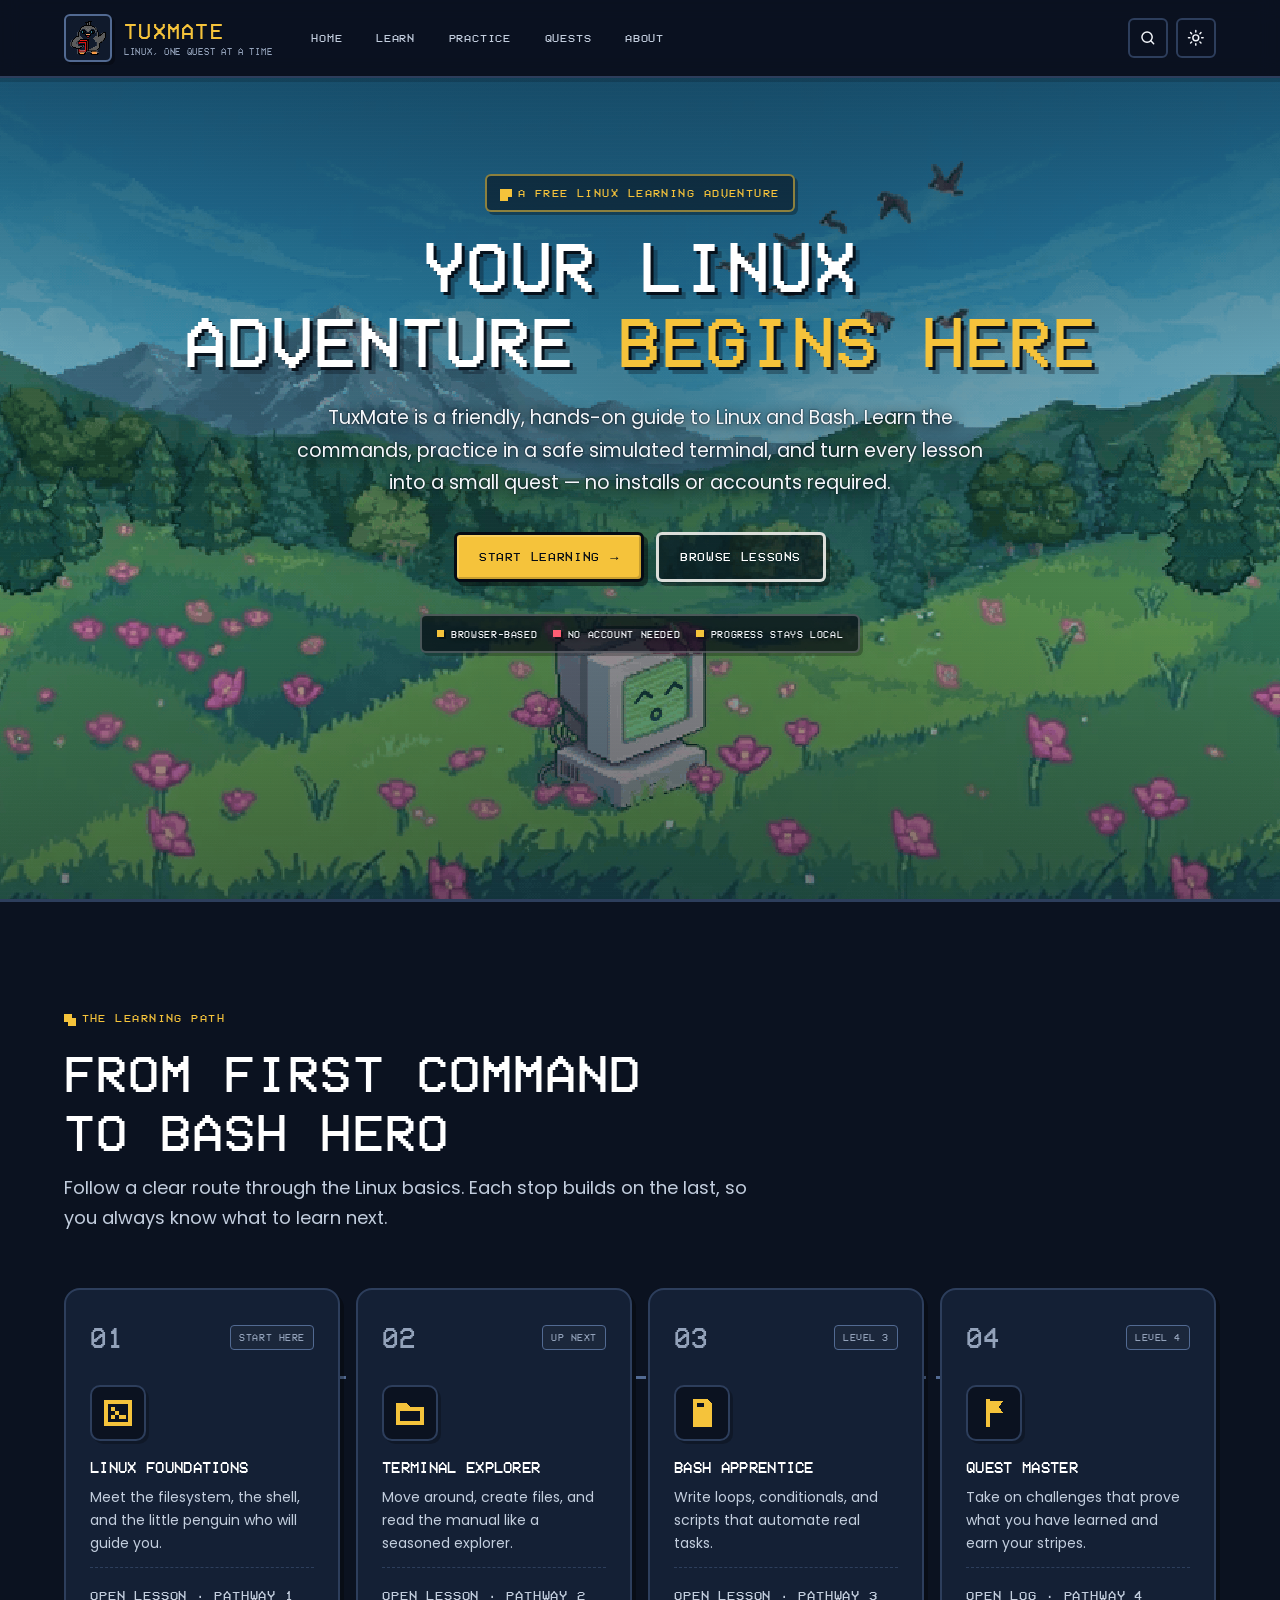
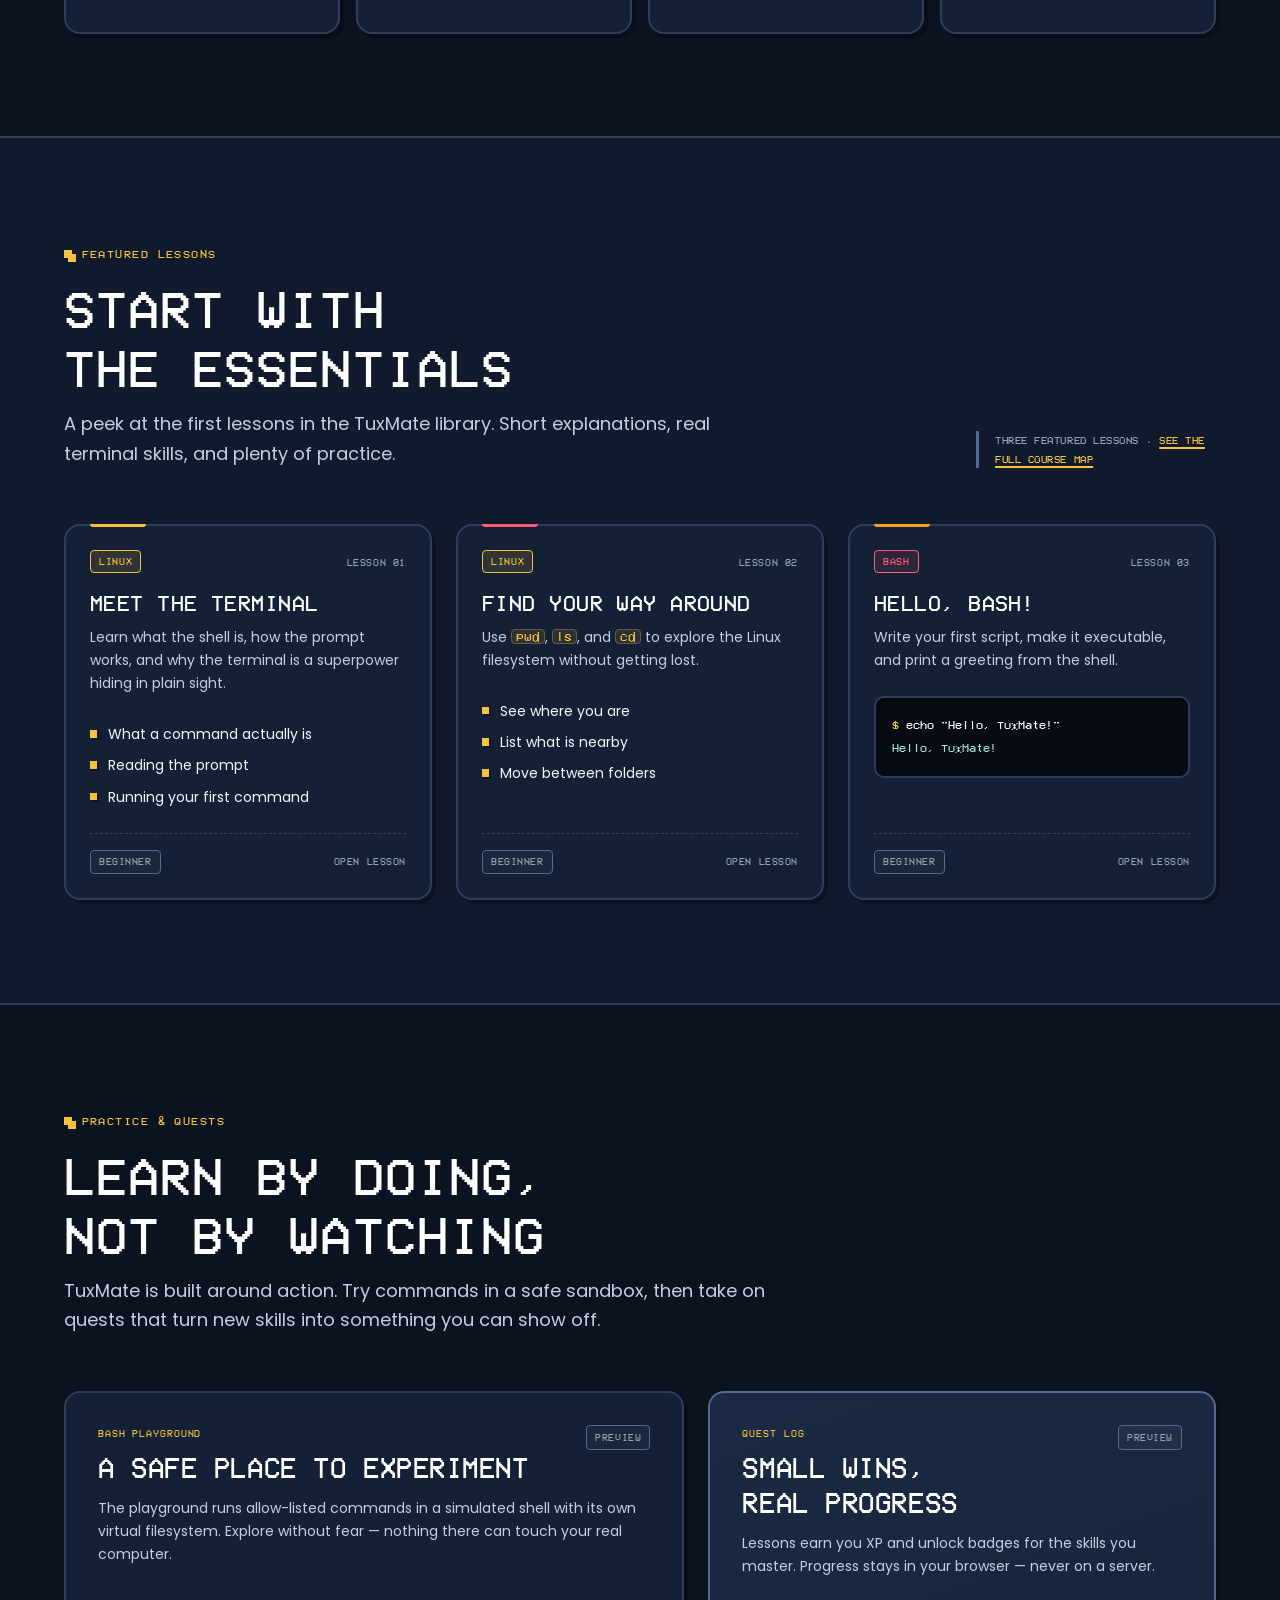
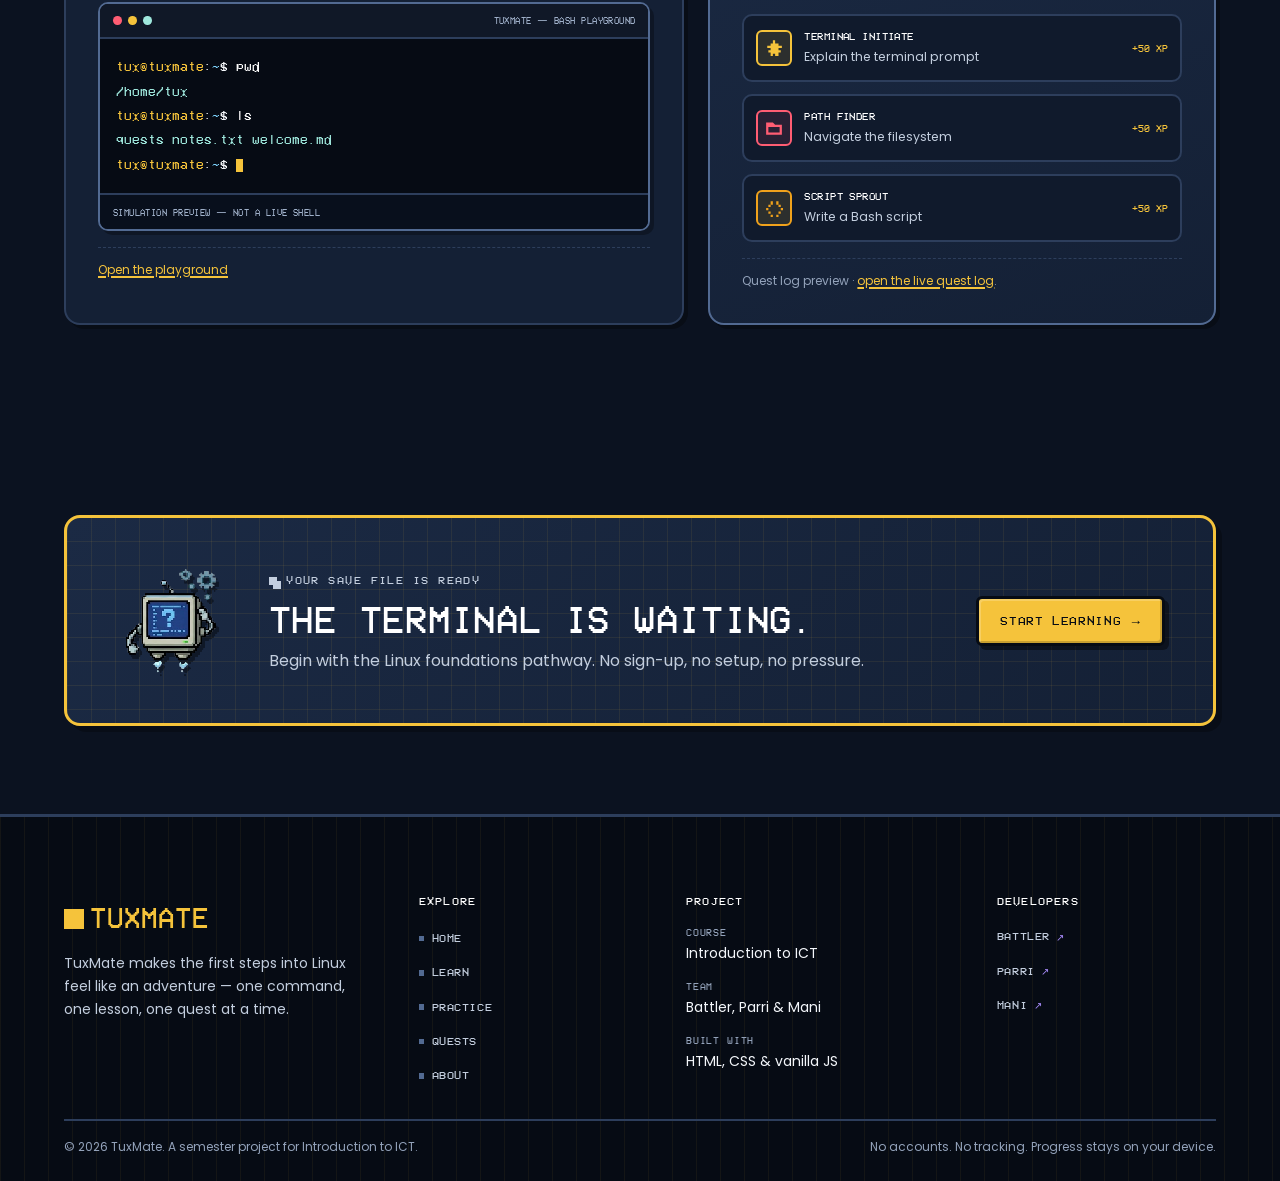
==== commit 5ddd4de5: "Light/Dark Mode and Gif across" ====
--- a/index.html
+++ b/index.html
@@ -254,7 +254,7 @@
               </div>
               <span class="chip chip--muted">Preview</span>
             </div>
-            <p class="feature-panel__text">The playground will run every command in a simulated shell with its own virtual filesystem. Explore without fear &mdash; nothing there can touch your real computer.</p>
+            <p class="feature-panel__text">The playground runs allow-listed commands in a simulated shell with its own virtual filesystem. Explore without fear &mdash; nothing there can touch your real computer.</p>
 
             <div class="terminal" aria-label="Static preview of the TuxMate Bash Playground">
               <div class="terminal__bar" aria-hidden="true">
@@ -272,7 +272,7 @@
               </div>
               <p class="terminal__note">Simulation preview &mdash; not a live shell</p>
             </div>
-            <p class="feature-panel__note"><a href="playground.html">Open the playground preview</a></p>
+            <p class="feature-panel__note"><a href="playground.html">Open the playground</a></p>
           </article>
 
           <article class="feature-panel feature-panel--quests" id="quests">
@@ -283,7 +283,7 @@
               </div>
               <span class="chip chip--muted">Preview</span>
             </div>
-            <p class="feature-panel__text">Lessons will earn you XP and unlock badges for the skills you master. Progress stays in your browser &mdash; never on a server.</p>
+            <p class="feature-panel__text">Lessons earn you XP and unlock badges for the skills you master. Progress stays in your browser &mdash; never on a server.</p>
 
             <ul class="quest-list" role="list">
               <li class="quest">
@@ -374,6 +374,15 @@
             <li><span>Built with</span> HTML, CSS &amp; vanilla JS</li>
           </ul>
         </div>
+
+        <div class="footer__developers">
+          <h2 class="footer__heading">Developers</h2>
+          <ul class="footer__dev-list">
+            <li><a href="https://github.com/cevqiue" target="_blank" rel="noopener noreferrer">Battler <span aria-hidden="true">&nearr;</span></a></li>
+            <li><a href="https://github.com/cevqiue" target="_blank" rel="noopener noreferrer">Parri <span aria-hidden="true">&nearr;</span></a></li>
+            <li><a href="https://github.com/cevqiue" target="_blank" rel="noopener noreferrer">Mani <span aria-hidden="true">&nearr;</span></a></li>
+          </ul>
+        </div>
       </div>
 
       <div class="footer__bottom">
--- a/css/style.css
+++ b/css/style.css
@@ -643,7 +643,7 @@
 
 .footer__grid {
   display: grid;
-  grid-template-columns: 1.5fr 1fr 1.3fr;
+  grid-template-columns: 1.4fr 1fr 1.2fr 1fr;
   gap: var(--space-7);
   padding-bottom: var(--space-6);
   border-bottom: 2px solid var(--color-border);
@@ -754,6 +754,36 @@
   text-transform: uppercase;
 }
 
+.footer__dev-list {
+  display: grid;
+  gap: var(--space-2);
+  margin: 0;
+  padding: 0;
+  list-style: none;
+}
+
+.footer__dev-list a {
+  display: inline-flex;
+  align-items: center;
+  gap: 0.4rem;
+  color: var(--color-text-muted);
+  font-family: var(--font-pixel);
+  font-size: 0.72rem;
+  letter-spacing: 0.05em;
+  text-decoration: none;
+  text-transform: uppercase;
+}
+
+.footer__dev-list a:hover,
+.footer__dev-list a:focus-visible {
+  color: var(--color-yellow);
+}
+
+.footer__dev-list span {
+  color: var(--color-purple);
+  font-size: 0.85em;
+}
+
 .footer__bottom {
   display: flex;
   flex-wrap: wrap;
@@ -793,6 +823,63 @@
   font-size: var(--text-md);
 }
 
+.page-hero--scene {
+  overflow: hidden;
+  isolation: isolate;
+  border-bottom: 3px solid var(--color-border);
+  background-color: var(--color-bg-deep);
+  background-image: url("../assets/hero_section.gif");
+  background-position: center 58%;
+  background-repeat: no-repeat;
+  background-size: cover;
+  image-rendering: pixelated;
+}
+
+.page-hero--scene::before {
+  content: "";
+  position: absolute;
+  inset: 0;
+  z-index: 0;
+  pointer-events: none;
+  background: linear-gradient(
+    90deg,
+    rgba(6, 11, 20, 0.9) 0%,
+    rgba(6, 11, 20, 0.74) 48%,
+    rgba(6, 11, 20, 0.45) 100%
+  );
+}
+
+.page-hero--scene::after {
+  content: "";
+  position: absolute;
+  inset: 0;
+  z-index: 0;
+  pointer-events: none;
+  opacity: 0.08;
+  background-image: repeating-linear-gradient(
+    0deg,
+    transparent 0 3px,
+    rgba(255, 255, 255, 0.1) 3px 4px
+  );
+}
+
+.page-hero--scene .page-hero__inner {
+  position: relative;
+  z-index: 1;
+}
+
+.page-hero--scene h1 {
+  color: #ffffff;
+  text-shadow:
+    3px 3px 0 rgba(6, 11, 20, 0.9),
+    6px 6px 0 rgba(6, 11, 20, 0.32);
+}
+
+.page-hero--scene .page-hero__lede {
+  color: #f4f7fb;
+  text-shadow: 0 2px 12px rgba(6, 11, 20, 0.95);
+}
+
 .page-section {
   padding-block: clamp(3rem, 6vw, 5rem);
 }
@@ -872,12 +959,22 @@
 }
 
 .empty-state__mark {
-  width: 3rem;
-  height: 3rem;
+  display: grid;
+  place-items: center;
+  width: 5rem;
+  height: 5rem;
+  padding: 0.4rem;
   border: 2px solid var(--color-gold);
   border-radius: var(--radius-md);
   background-color: rgba(var(--color-gold-rgb), 0.12);
   box-shadow: 3px 3px 0 rgba(0, 0, 0, 0.25);
+}
+
+.empty-state__mark img {
+  width: 100%;
+  height: 100%;
+  object-fit: contain;
+  image-rendering: pixelated;
 }
 
 .link-list {
@@ -928,3 +1025,26 @@
 .notice strong {
   color: var(--color-heading);
 }
+
+/* Light mode corrections for elements that normally sit on a dark surface. */
+:root[data-theme="light"] .hero__perks {
+  border-color: rgba(13, 23, 42, 0.3);
+  background-color: rgba(255, 255, 255, 0.92);
+  box-shadow: 3px 3px 0 rgba(15, 30, 60, 0.18);
+  color: var(--color-heading);
+  text-shadow: none;
+}
+
+:root[data-theme="light"] .chip--muted {
+  border-color: var(--color-border-strong);
+  background-color: rgba(13, 23, 42, 0.05);
+  color: var(--color-text-muted);
+}
+
+:root[data-theme="light"] .site-header {
+  box-shadow: 0 4px 0 rgba(15, 30, 60, 0.12);
+}
+
+:root[data-theme="light"] .eyebrow--boxed {
+  box-shadow: 3px 3px 0 rgba(15, 30, 60, 0.18);
+}
--- a/css/components.css
+++ b/css/components.css
@@ -729,8 +729,144 @@
   text-transform: uppercase;
 }
 
-.quest-list {
-  display: grid;
+#terminal-output {
+  min-height: 12rem;
+  max-height: 22rem;
+  overflow-y: auto;
+}
+
+.terminal__output--error {
+  color: #ff8a9a;
+}
+
+.terminal__output--info {
+  color: #f5c33b;
+}
+
+.terminal__form {
+  display: flex;
+  align-items: center;
+  gap: 0.5rem;
+  padding: 0.75rem var(--space-4);
+  border-top: 2px solid var(--color-border);
+  background-color: var(--color-ink);
+  font-family: var(--font-pixel);
+  font-size: 0.8rem;
+}
+
+.terminal__form .terminal__prompt {
+  flex: 0 0 auto;
+}
+
+.terminal__input {
+  flex: 1 1 auto;
+  min-width: 0;
+  padding: 0;
+  border: 0;
+  background-color: transparent;
+  color: #f4f7fb;
+  font: inherit;
+  outline: none;
+}
+
+.terminal__input::placeholder {
+  color: #7f91ad;
+}
+
+.terminal__run {
+  flex: 0 0 auto;
+  padding: 0.25rem 0.6rem;
+  border: 2px solid var(--color-gold);
+  border-radius: var(--radius-xs);
+  background-color: transparent;
+  color: #f5c33b;
+  font: inherit;
+  text-transform: uppercase;
+  cursor: pointer;
+}
+
+.terminal__run:hover {
+  background-color: rgba(245, 195, 59, 0.16);
+}
+
+.terminal-actions {
+  display: flex;
+  flex-wrap: wrap;
+  gap: var(--space-3);
+  margin-top: var(--space-4);
+}
+
+.terminal-actions .btn {
+  padding: 0.65rem 0.9rem;
+  font-size: 0.68rem;
+}
+
+.exercise-grid {
+  display: grid;
+  grid-template-columns: repeat(3, minmax(0, 1fr));
+  gap: var(--space-4);
+}
+
+.exercise-card {
+  display: flex;
+  flex-direction: column;
+  gap: var(--space-2);
+  padding: var(--space-5);
+  border: 2px solid var(--color-border);
+  border-radius: var(--radius-lg);
+  background-color: var(--color-surface);
+  box-shadow: var(--shadow-card);
+}
+
+.exercise-card.is-done {
+  border-color: var(--color-gold);
+  background-color: var(--color-surface-2);
+}
+
+.exercise-card__kicker {
+  color: var(--color-yellow);
+  font-family: var(--font-pixel);
+  font-size: 0.62rem;
+  letter-spacing: 0.08em;
+  text-transform: uppercase;
+}
+
+.exercise-card h3 {
+  margin-bottom: 0;
+  font-size: var(--text-lg);
+}
+
+.exercise-card p {
+  margin-bottom: 0;
+  color: var(--color-text-muted);
+  font-size: var(--text-sm);
+}
+
+.exercise-card__expected code {
+  word-break: break-word;
+}
+
+.exercise-card .btn {
+  align-self: flex-start;
+  margin-top: var(--space-3);
+  padding: 0.65rem 0.9rem;
+  font-size: 0.68rem;
+}
+
+.exercise-card .exercise-card__status {
+  color: var(--color-text-dim);
+  font-family: var(--font-pixel);
+  font-size: 0.6rem;
+  letter-spacing: 0.06em;
+  text-transform: uppercase;
+}
+
+.exercise-card.is-done .exercise-card__status {
+  color: var(--color-yellow);
+}
+
+.quest-list {
+  display: grid;
   gap: var(--space-3);
   margin: var(--space-5) 0 0;
   padding: 0;
@@ -944,7 +1080,7 @@
   font-size: 0.58rem;
   letter-spacing: 0.05em;
   text-transform: uppercase;
-}
+}
 
 .btn--secondary {
   border-color: var(--color-border-strong);
@@ -953,359 +1089,637 @@
   box-shadow: 4px 4px 0 rgba(0, 0, 0, 0.22);
 }
 
-.btn--secondary:hover {
-  border-color: var(--color-gold);
-  background-color: rgba(var(--color-gold-rgb), 0.1);
-  color: var(--color-yellow);
-}
-
-a.pathway-card,
-a.lesson-card {
-  color: inherit;
-  text-decoration: none;
-}
-
-a.pathway-card:hover h3,
-a.lesson-card:hover h3 {
-  color: var(--color-yellow);
-}
-
-.topic-nav {
-  display: flex;
-  flex-wrap: wrap;
-  align-items: center;
-  gap: var(--space-2);
-  margin: 0 0 var(--space-6);
-  padding: var(--space-3);
-  border: 2px solid var(--color-border);
-  border-radius: var(--radius-lg);
-  background-color: var(--color-surface);
-  list-style: none;
-}
-
-.topic-nav__label {
-  margin-right: var(--space-2);
-  color: var(--color-text-dim);
-  font-family: var(--font-pixel);
-  font-size: 0.62rem;
-  letter-spacing: 0.08em;
-  text-transform: uppercase;
-}
-
-.topic-nav a {
-  display: inline-flex;
-  padding: 0.45rem 0.7rem;
-  border: 2px solid transparent;
-  border-radius: var(--radius-sm);
-  color: var(--color-text-muted);
-  font-family: var(--font-pixel);
-  font-size: 0.68rem;
-  letter-spacing: 0.04em;
-  text-decoration: none;
-  text-transform: uppercase;
-  transition:
-    border-color var(--transition),
-    background-color var(--transition),
-    color var(--transition);
-}
-
-.topic-nav a:hover,
-.topic-nav a[aria-current="page"] {
-  border-color: var(--color-gold);
-  background-color: rgba(var(--color-gold-rgb), 0.1);
-  color: var(--color-yellow);
-}
-
-.lesson-article {
+.btn--secondary:hover {
+  border-color: var(--color-gold);
+  background-color: rgba(var(--color-gold-rgb), 0.1);
+  color: var(--color-yellow);
+}
+
+a.pathway-card,
+a.lesson-card {
+  color: inherit;
+  text-decoration: none;
+}
+
+a.pathway-card:hover h3,
+a.lesson-card:hover h3 {
+  color: var(--color-yellow);
+}
+
+.topic-nav {
+  display: flex;
+  flex-wrap: wrap;
+  align-items: center;
+  gap: var(--space-2);
+  margin: 0 0 var(--space-6);
+  padding: var(--space-3);
+  border: 2px solid var(--color-border);
+  border-radius: var(--radius-lg);
+  background-color: var(--color-surface);
+  list-style: none;
+}
+
+.topic-nav__label {
+  margin-right: var(--space-2);
+  color: var(--color-text-dim);
+  font-family: var(--font-pixel);
+  font-size: 0.62rem;
+  letter-spacing: 0.08em;
+  text-transform: uppercase;
+}
+
+.topic-nav a {
+  display: inline-flex;
+  padding: 0.45rem 0.7rem;
+  border: 2px solid transparent;
+  border-radius: var(--radius-sm);
+  color: var(--color-text-muted);
+  font-family: var(--font-pixel);
+  font-size: 0.68rem;
+  letter-spacing: 0.04em;
+  text-decoration: none;
+  text-transform: uppercase;
+  transition:
+    border-color var(--transition),
+    background-color var(--transition),
+    color var(--transition);
+}
+
+.topic-nav a:hover,
+.topic-nav a[aria-current="page"] {
+  border-color: var(--color-gold);
+  background-color: rgba(var(--color-gold-rgb), 0.1);
+  color: var(--color-yellow);
+}
+
+.lesson-article {
+  display: grid;
+  gap: var(--space-5);
+}
+
+.lesson-article__intro {
+  max-width: 48rem;
+  color: var(--color-text-muted);
+  font-size: var(--text-md);
+}
+
+.lesson-article h2 {
+  margin-bottom: var(--space-3);
+  color: var(--color-heading);
+  font-size: var(--text-2xl);
+}
+
+.lesson-article h3 {
+  margin-bottom: var(--space-2);
+  color: var(--color-heading);
+  font-size: var(--text-lg);
+}
+
+.lesson-article p,
+.lesson-article li {
+  color: var(--color-text-muted);
+}
+
+.lesson-article ul,
+.lesson-article ol {
+  padding-left: 1.3rem;
+}
+
+.lesson-article li + li {
+  margin-top: 0.4rem;
+}
+
+.lesson-columns {
+  display: grid;
+  grid-template-columns: repeat(2, minmax(0, 1fr));
+  gap: var(--space-5);
+  align-items: start;
+}
+
+.lesson-note {
+  padding: var(--space-4);
+  border-left: 4px solid var(--color-teal);
+  border-radius: 0 var(--radius-md) var(--radius-md) 0;
+  background-color: var(--color-surface);
+  color: var(--color-text-muted);
+}
+
+.command-list {
+  display: grid;
+  gap: var(--space-3);
+  margin: 0;
+  padding: 0;
+  list-style: none;
+}
+
+.command-list li {
+  display: grid;
+  grid-template-columns: 8rem minmax(0, 1fr);
+  gap: var(--space-3);
+  padding: var(--space-3);
+  border: 2px solid var(--color-border);
+  border-radius: var(--radius-md);
+  background-color: var(--color-bg-soft);
+}
+
+.command-list strong {
+  color: var(--color-yellow);
+  font-family: var(--font-pixel);
+  font-size: 0.78rem;
+  font-weight: 400;
+}
+
+.command-list span {
+  color: var(--color-text-muted);
+  font-size: var(--text-sm);
+}
+
+.table-wrap {
+  overflow-x: auto;
+  border: 2px solid var(--color-border);
+  border-radius: var(--radius-lg);
+}
+
+.compare-table {
+  width: 100%;
+  border-collapse: collapse;
+  background-color: var(--color-surface);
+  font-size: var(--text-sm);
+}
+
+.compare-table caption {
+  padding: var(--space-3) var(--space-4);
+  background-color: var(--color-surface-2);
+  color: var(--color-heading);
+  font-family: var(--font-pixel);
+  font-size: 0.7rem;
+  letter-spacing: 0.06em;
+  text-align: left;
+  text-transform: uppercase;
+}
+
+.compare-table th,
+.compare-table td {
+  padding: var(--space-3) var(--space-4);
+  border-top: 1px solid var(--color-border);
+  text-align: left;
+  vertical-align: top;
+}
+
+.compare-table th {
+  color: var(--color-yellow);
+  font-family: var(--font-pixel);
+  font-size: 0.68rem;
+  font-weight: 400;
+  letter-spacing: 0.05em;
+  text-transform: uppercase;
+}
+
+.compare-table td {
+  color: var(--color-text-muted);
+}
+
+.playground-layout {
+  display: grid;
+  grid-template-columns: minmax(0, 1.4fr) minmax(0, 0.6fr);
+  gap: var(--space-5);
+  align-items: start;
+}
+
+.playground-layout .terminal {
+  margin-top: 0;
+}
+
+.quest-board {
+  display: grid;
+  gap: var(--space-5);
+}
+
+.quest-summary {
+  display: flex;
+  flex-wrap: wrap;
+  align-items: center;
+  justify-content: space-between;
+  gap: var(--space-4);
+  padding: var(--space-5);
+  border: 2px solid var(--color-border-strong);
+  border-radius: var(--radius-lg);
+  background-color: var(--color-surface-2);
+}
+
+.quest-summary__text {
+  max-width: 32rem;
+}
+
+.quest-summary__text h2 {
+  margin-bottom: var(--space-2);
+  font-size: var(--text-xl);
+}
+
+.quest-summary__text p {
+  margin-bottom: 0;
+  color: var(--color-text-muted);
+  font-size: var(--text-sm);
+}
+
+.quest-summary__meter {
+  display: grid;
+  gap: var(--space-2);
+  min-width: min(100%, 16rem);
+}
+
+.quest-summary progress {
+  width: 100%;
+  height: 0.9rem;
+  accent-color: var(--color-gold);
+}
+
+.quest-summary output {
+  color: var(--color-yellow);
+  font-family: var(--font-pixel);
+  font-size: 0.68rem;
+  letter-spacing: 0.06em;
+  text-transform: uppercase;
+}
+
+.quest-grid {
+  display: grid;
+  grid-template-columns: repeat(2, minmax(0, 1fr));
+  gap: var(--space-4);
+}
+
+.quest-card {
+  padding: var(--space-5);
+  border: 2px solid var(--color-border);
+  border-radius: var(--radius-lg);
+  background-color: var(--color-surface);
+  box-shadow: var(--shadow-card);
+  transition:
+    border-color var(--transition),
+    background-color var(--transition);
+}
+
+.quest-card.is-complete {
+  border-color: var(--color-gold);
+  background-color: var(--color-surface-2);
+}
+
+.quest-card__head {
+  display: flex;
+  align-items: flex-start;
+  justify-content: space-between;
+  gap: var(--space-3);
+  margin-bottom: var(--space-3);
+}
+
+.quest-card h3 {
+  margin-bottom: 0;
+  font-size: var(--text-base);
+}
+
+.quest-card p {
+  color: var(--color-text-muted);
+  font-size: var(--text-sm);
+}
+
+.quest-card__check {
+  display: flex;
+  align-items: center;
+  gap: 0.6rem;
+  margin-top: var(--space-4);
+  color: var(--color-text);
+  font-family: var(--font-pixel);
+  font-size: 0.68rem;
+  letter-spacing: 0.04em;
+  text-transform: uppercase;
+}
+
+.quest-card__check input {
+  width: 1.1rem;
+  height: 1.1rem;
+  margin: 0;
+  accent-color: var(--color-gold);
+}
+
+.badge-grid {
+  display: grid;
+  grid-template-columns: repeat(4, minmax(0, 1fr));
+  gap: var(--space-3);
+}
+
+.badge {
+  padding: var(--space-4);
+  border: 2px dashed var(--color-border);
+  border-radius: var(--radius-md);
+  background-color: var(--color-bg-soft);
+  text-align: center;
+  transition:
+    border-color var(--transition),
+    background-color var(--transition),
+    color var(--transition);
+}
+
+.badge.is-unlocked {
+  border-style: solid;
+  border-color: var(--color-gold);
+  background-color: rgba(var(--color-gold-rgb), 0.1);
+}
+
+.badge__icon {
+  display: grid;
+  place-items: center;
+  width: 3.25rem;
+  height: 3.25rem;
+  margin: 0 auto var(--space-3);
+  border: 2px solid var(--color-border);
+  border-radius: var(--radius-md);
+  background-color: var(--color-bg);
+  box-shadow: 3px 3px 0 rgba(0, 0, 0, 0.22);
+  color: var(--color-text-dim);
+  filter: grayscale(1);
+  opacity: 0.7;
+  transition:
+    border-color var(--transition),
+    background-color var(--transition),
+    color var(--transition),
+    opacity var(--transition);
+}
+
+.badge__icon svg {
+  width: 1.75rem;
+  height: 1.75rem;
+  shape-rendering: crispEdges;
+}
+
+.badge.is-unlocked .badge__icon {
+  border-color: var(--color-gold);
+  background-color: rgba(var(--color-gold-rgb), 0.16);
+  color: var(--color-yellow);
+  filter: none;
+  opacity: 1;
+}
+
+.badge strong {
+  display: block;
+  color: var(--color-text-dim);
+  font-family: var(--font-pixel);
+  font-size: 0.72rem;
+  font-weight: 400;
+  letter-spacing: 0.04em;
+  text-transform: uppercase;
+}
+
+.badge.is-unlocked strong {
+  color: var(--color-yellow);
+}
+
+.badge span {
+  display: block;
+  margin-top: var(--space-2);
+  color: var(--color-text-muted);
+  font-size: 0.78rem;
+}
+
+.contact-layout {
+  display: grid;
+  grid-template-columns: minmax(0, 1.4fr) minmax(0, 0.6fr);
+  gap: var(--space-5);
+  align-items: start;
+}
+
+.contact-form {
+  display: grid;
+  gap: var(--space-4);
+  padding: var(--space-6);
+  border: 2px solid var(--color-border);
+  border-radius: var(--radius-lg);
+  background-color: var(--color-surface);
+  box-shadow: var(--shadow-card);
+}
+
+.form-field {
+  display: grid;
+  gap: var(--space-2);
+}
+
+.form-field label {
+  color: var(--color-heading);
+  font-family: var(--font-pixel);
+  font-size: 0.68rem;
+  letter-spacing: 0.06em;
+  text-transform: uppercase;
+}
+
+.form-field input,
+.form-field textarea {
+  width: 100%;
+  padding: 0.8rem 0.9rem;
+  border: 2px solid var(--color-border);
+  border-radius: var(--radius-sm);
+  background-color: var(--color-bg-soft);
+  color: var(--color-text);
+  font-family: var(--font-body);
+  font-size: var(--text-sm);
+  resize: vertical;
+}
+
+.form-field input::placeholder,
+.form-field textarea::placeholder {
+  color: var(--color-text-dim);
+}
+
+.form-field input:focus,
+.form-field textarea:focus {
+  border-color: var(--color-gold);
+}
+
+.contact-form .btn {
+  justify-self: start;
+}
+
+.contact-form__note {
+  margin: 0;
+  color: var(--color-text-dim);
+  font-size: var(--text-xs);
+}
+
+.review-grid {
+  display: grid;
+  grid-template-columns: repeat(4, minmax(0, 1fr));
+  gap: var(--space-4);
+}
+
+.review-card {
+  display: flex;
+  flex-direction: column;
+  padding: var(--space-5);
+  border: 2px solid var(--color-border);
+  border-radius: var(--radius-lg);
+  background-color: var(--color-surface);
+  box-shadow: var(--shadow-card);
+}
+
+.review-card:nth-child(even) {
+  background-color: var(--color-surface-2);
+}
+
+.review-card__mark {
+  color: var(--color-gold);
+  font-family: var(--font-pixel);
+  font-size: 1.6rem;
+  line-height: 1;
+}
+
+.review-card > p {
+  margin: var(--space-3) 0 var(--space-4);
+  color: var(--color-text);
+  font-size: var(--text-sm);
+}
+
+.review-card__author {
+  display: flex;
+  align-items: center;
+  justify-content: space-between;
+  gap: var(--space-2);
+  margin: auto 0 0;
+  padding-top: var(--space-3);
+  border-top: 1px dashed var(--color-border);
+}
+
+.review-card__author strong {
+  color: var(--color-yellow);
+  font-family: var(--font-pixel);
+  font-size: 0.72rem;
+  font-weight: 400;
+  text-transform: uppercase;
+}
+
+.review-card__author span {
+  color: var(--color-text-dim);
+  font-family: var(--font-pixel);
+  font-size: 0.58rem;
+  letter-spacing: 0.06em;
+  text-transform: uppercase;
+}
+
+/* Shared "Next lesson" step used at the end of every lesson page. */
+.section--next {
+  position: relative;
+  border-block: 3px solid var(--color-gold);
+  background:
+    linear-gradient(135deg, rgba(var(--color-gold-rgb), 0.16), rgba(var(--color-gold-rgb), 0.04)),
+    var(--color-bg-soft);
+}
+
+.section--next::before {
+  content: "";
+  position: absolute;
+  inset: 0;
+  pointer-events: none;
+  opacity: 0.55;
+  background-image:
+    linear-gradient(90deg, rgba(var(--color-gold-rgb), 0.1) 1px, transparent 1px),
+    linear-gradient(0deg, rgba(var(--color-gold-rgb), 0.1) 1px, transparent 1px);
+  background-size: 24px 24px;
+}
+
+.section--next > .container {
+  position: relative;
+  z-index: 1;
+}
+
+.next-grid {
   display: grid;
+  grid-template-columns: repeat(3, minmax(0, 1fr));
   gap: var(--space-5);
 }
 
-.lesson-article__intro {
-  max-width: 48rem;
-  color: var(--color-text-muted);
-  font-size: var(--text-md);
-}
-
-.lesson-article h2 {
-  margin-bottom: var(--space-3);
-  color: var(--color-heading);
-  font-size: var(--text-2xl);
-}
-
-.lesson-article h3 {
-  margin-bottom: var(--space-2);
-  color: var(--color-heading);
-  font-size: var(--text-lg);
-}
-
-.lesson-article p,
-.lesson-article li {
-  color: var(--color-text-muted);
-}
-
-.lesson-article ul,
-.lesson-article ol {
-  padding-left: 1.3rem;
-}
-
-.lesson-article li + li {
-  margin-top: 0.4rem;
-}
-
-.lesson-columns {
-  display: grid;
-  grid-template-columns: repeat(2, minmax(0, 1fr));
-  gap: var(--space-5);
-  align-items: start;
-}
-
-.lesson-note {
-  padding: var(--space-4);
-  border-left: 4px solid var(--color-teal);
-  border-radius: 0 var(--radius-md) var(--radius-md) 0;
-  background-color: var(--color-surface);
-  color: var(--color-text-muted);
-}
-
-.command-list {
-  display: grid;
-  gap: var(--space-3);
-  margin: 0;
-  padding: 0;
-  list-style: none;
-}
-
-.command-list li {
-  display: grid;
-  grid-template-columns: 8rem minmax(0, 1fr);
-  gap: var(--space-3);
-  padding: var(--space-3);
-  border: 2px solid var(--color-border);
-  border-radius: var(--radius-md);
-  background-color: var(--color-bg-soft);
-}
-
-.command-list strong {
-  color: var(--color-yellow);
-  font-family: var(--font-pixel);
-  font-size: 0.78rem;
-  font-weight: 400;
-}
-
-.command-list span {
-  color: var(--color-text-muted);
-  font-size: var(--text-sm);
-}
-
-.table-wrap {
-  overflow-x: auto;
-  border: 2px solid var(--color-border);
-  border-radius: var(--radius-lg);
-}
-
-.compare-table {
-  width: 100%;
-  border-collapse: collapse;
-  background-color: var(--color-surface);
-  font-size: var(--text-sm);
-}
-
-.compare-table caption {
-  padding: var(--space-3) var(--space-4);
-  background-color: var(--color-surface-2);
-  color: var(--color-heading);
-  font-family: var(--font-pixel);
-  font-size: 0.7rem;
-  letter-spacing: 0.06em;
-  text-align: left;
-  text-transform: uppercase;
-}
-
-.compare-table th,
-.compare-table td {
-  padding: var(--space-3) var(--space-4);
-  border-top: 1px solid var(--color-border);
-  text-align: left;
-  vertical-align: top;
-}
-
-.compare-table th {
-  color: var(--color-yellow);
-  font-family: var(--font-pixel);
-  font-size: 0.68rem;
-  font-weight: 400;
-  letter-spacing: 0.05em;
-  text-transform: uppercase;
-}
-
-.compare-table td {
-  color: var(--color-text-muted);
-}
-
-.playground-layout {
-  display: grid;
-  grid-template-columns: minmax(0, 1.4fr) minmax(0, 0.6fr);
-  gap: var(--space-5);
-  align-items: start;
-}
-
-.playground-layout .terminal {
-  margin-top: 0;
-}
-
-.quest-board {
-  display: grid;
-  gap: var(--space-5);
-}
-
-.quest-summary {
-  display: flex;
-  flex-wrap: wrap;
-  align-items: center;
-  justify-content: space-between;
-  gap: var(--space-4);
-  padding: var(--space-5);
-  border: 2px solid var(--color-border-strong);
-  border-radius: var(--radius-lg);
-  background-color: var(--color-surface-2);
-}
-
-.quest-summary__text {
-  max-width: 32rem;
-}
-
-.quest-summary__text h2 {
-  margin-bottom: var(--space-2);
-  font-size: var(--text-xl);
-}
-
-.quest-summary__text p {
-  margin-bottom: 0;
-  color: var(--color-text-muted);
-  font-size: var(--text-sm);
-}
-
-.quest-summary__meter {
-  display: grid;
-  gap: var(--space-2);
-  min-width: min(100%, 16rem);
-}
-
-.quest-summary progress {
-  width: 100%;
-  height: 0.9rem;
-  accent-color: var(--color-gold);
-}
-
-.quest-summary output {
-  color: var(--color-yellow);
-  font-family: var(--font-pixel);
-  font-size: 0.68rem;
-  letter-spacing: 0.06em;
-  text-transform: uppercase;
-}
-
-.quest-grid {
-  display: grid;
-  grid-template-columns: repeat(2, minmax(0, 1fr));
-  gap: var(--space-4);
-}
-
-.quest-card {
+.next-card {
+  display: flex;
+  flex-direction: column;
+  height: 100%;
   padding: var(--space-5);
   border: 2px solid var(--color-border);
   border-radius: var(--radius-lg);
   background-color: var(--color-surface);
   box-shadow: var(--shadow-card);
+  color: var(--color-text);
+  text-decoration: none;
   transition:
+    transform var(--transition),
     border-color var(--transition),
-    background-color var(--transition);
-}
-
-.quest-card.is-complete {
+    box-shadow var(--transition);
+}
+
+.next-card:hover {
+  transform: translateY(-4px);
   border-color: var(--color-gold);
-  background-color: var(--color-surface-2);
-}
-
-.quest-card__head {
-  display: flex;
-  align-items: flex-start;
-  justify-content: space-between;
-  gap: var(--space-3);
+  box-shadow: 6px 8px 0 rgba(0, 0, 0, 0.24);
+}
+
+.next-card__kicker {
+  display: block;
   margin-bottom: var(--space-3);
-}
-
-.quest-card h3 {
-  margin-bottom: 0;
-  font-size: var(--text-base);
-}
-
-.quest-card p {
+  color: var(--color-yellow);
+  font-family: var(--font-pixel);
+  font-size: 0.62rem;
+  letter-spacing: 0.09em;
+  text-transform: uppercase;
+}
+
+.next-card h3 {
+  margin-bottom: var(--space-2);
+  color: var(--color-heading);
+  font-size: var(--text-lg);
+  line-height: 1.3;
+}
+
+.next-card p {
   color: var(--color-text-muted);
   font-size: var(--text-sm);
 }
 
-.quest-card__check {
-  display: flex;
+.next-card__cta {
+  display: inline-flex;
   align-items: center;
-  gap: 0.6rem;
-  margin-top: var(--space-4);
-  color: var(--color-text);
-  font-family: var(--font-pixel);
-  font-size: 0.68rem;
-  letter-spacing: 0.04em;
-  text-transform: uppercase;
-}
-
-.quest-card__check input {
-  width: 1.1rem;
-  height: 1.1rem;
-  margin: 0;
-  accent-color: var(--color-gold);
-}
-
-.badge-grid {
-  display: grid;
-  grid-template-columns: repeat(4, minmax(0, 1fr));
-  gap: var(--space-3);
-}
-
-.badge {
-  padding: var(--space-4);
-  border: 2px dashed var(--color-border);
-  border-radius: var(--radius-md);
-  background-color: var(--color-bg-soft);
-  text-align: center;
-  transition:
-    border-color var(--transition),
-    background-color var(--transition),
-    color var(--transition);
-}
-
-.badge.is-unlocked {
-  border-style: solid;
-  border-color: var(--color-gold);
-  background-color: rgba(var(--color-gold-rgb), 0.1);
-}
-
-.badge strong {
-  display: block;
-  color: var(--color-text-dim);
-  font-family: var(--font-pixel);
-  font-size: 0.72rem;
-  font-weight: 400;
-  letter-spacing: 0.04em;
-  text-transform: uppercase;
-}
-
-.badge.is-unlocked strong {
+  gap: 0.4rem;
+  margin-top: auto;
+  padding-top: var(--space-4);
   color: var(--color-yellow);
-}
-
-.badge span {
-  display: block;
-  margin-top: var(--space-2);
-  color: var(--color-text-muted);
-  font-size: 0.78rem;
-}
+  font-family: var(--font-pixel);
+  font-size: 0.65rem;
+  letter-spacing: 0.06em;
+  text-transform: uppercase;
+}
+
+.next-card__cta span {
+  transition: transform 120ms var(--ease-pixel);
+}
+
+.next-card:hover .next-card__cta span {
+  transform: translateX(3px);
+}
+
+.next-card--feature {
+  border-color: var(--color-gold-deep);
+  background:
+    repeating-linear-gradient(0deg, transparent 0 5px, rgba(6, 11, 20, 0.05) 5px 6px),
+    linear-gradient(150deg, var(--color-gold) 0%, var(--color-gold-strong) 100%);
+  box-shadow: 5px 5px 0 rgba(0, 0, 0, 0.28);
+  color: var(--color-ink);
+}
+
+.next-card--feature .next-card__kicker,
+.next-card--feature h3,
+.next-card--feature p,
+.next-card--feature .next-card__cta {
+  color: var(--color-ink);
+}
+
+.next-card--feature .next-card__kicker {
+  opacity: 0.78;
+}
+
+.next-card--feature:hover {
+  border-color: var(--color-gold-strong);
+}
--- a/css/responsive.css
+++ b/css/responsive.css
@@ -11,16 +11,13 @@
     grid-template-columns: 1.4fr 1fr;
   }
 
-  .footer__project {
-    grid-column: 1 / -1;
-  }
-
   .lesson-columns,
   .playground-layout {
     grid-template-columns: 1fr;
   }
 
-  .badge-grid {
+  .badge-grid,
+  .review-grid {
     grid-template-columns: repeat(2, minmax(0, 1fr));
   }
 }
@@ -39,10 +36,16 @@
     border-left: 0;
   }
 
+  .contact-layout {
+    grid-template-columns: 1fr;
+  }
+
   .lesson-grid,
   .feature-grid,
   .panel-grid,
-  .dashboard-grid {
+  .dashboard-grid,
+  .next-grid,
+  .exercise-grid {
     grid-template-columns: 1fr;
   }
 
@@ -197,7 +200,8 @@
     font-size: clamp(1.8rem, 8vw, 2.5rem);
   }
 
-  .badge-grid {
+  .badge-grid,
+  .review-grid {
     grid-template-columns: 1fr;
   }
 
@@ -207,6 +211,15 @@
 
   .terminal__body {
     font-size: 0.7rem;
+  }
+
+  .terminal__form {
+    gap: 0.35rem;
+    font-size: 0.7rem;
+  }
+
+  .terminal__run {
+    padding: 0.2rem 0.45rem;
   }
 
   .terminal__title {
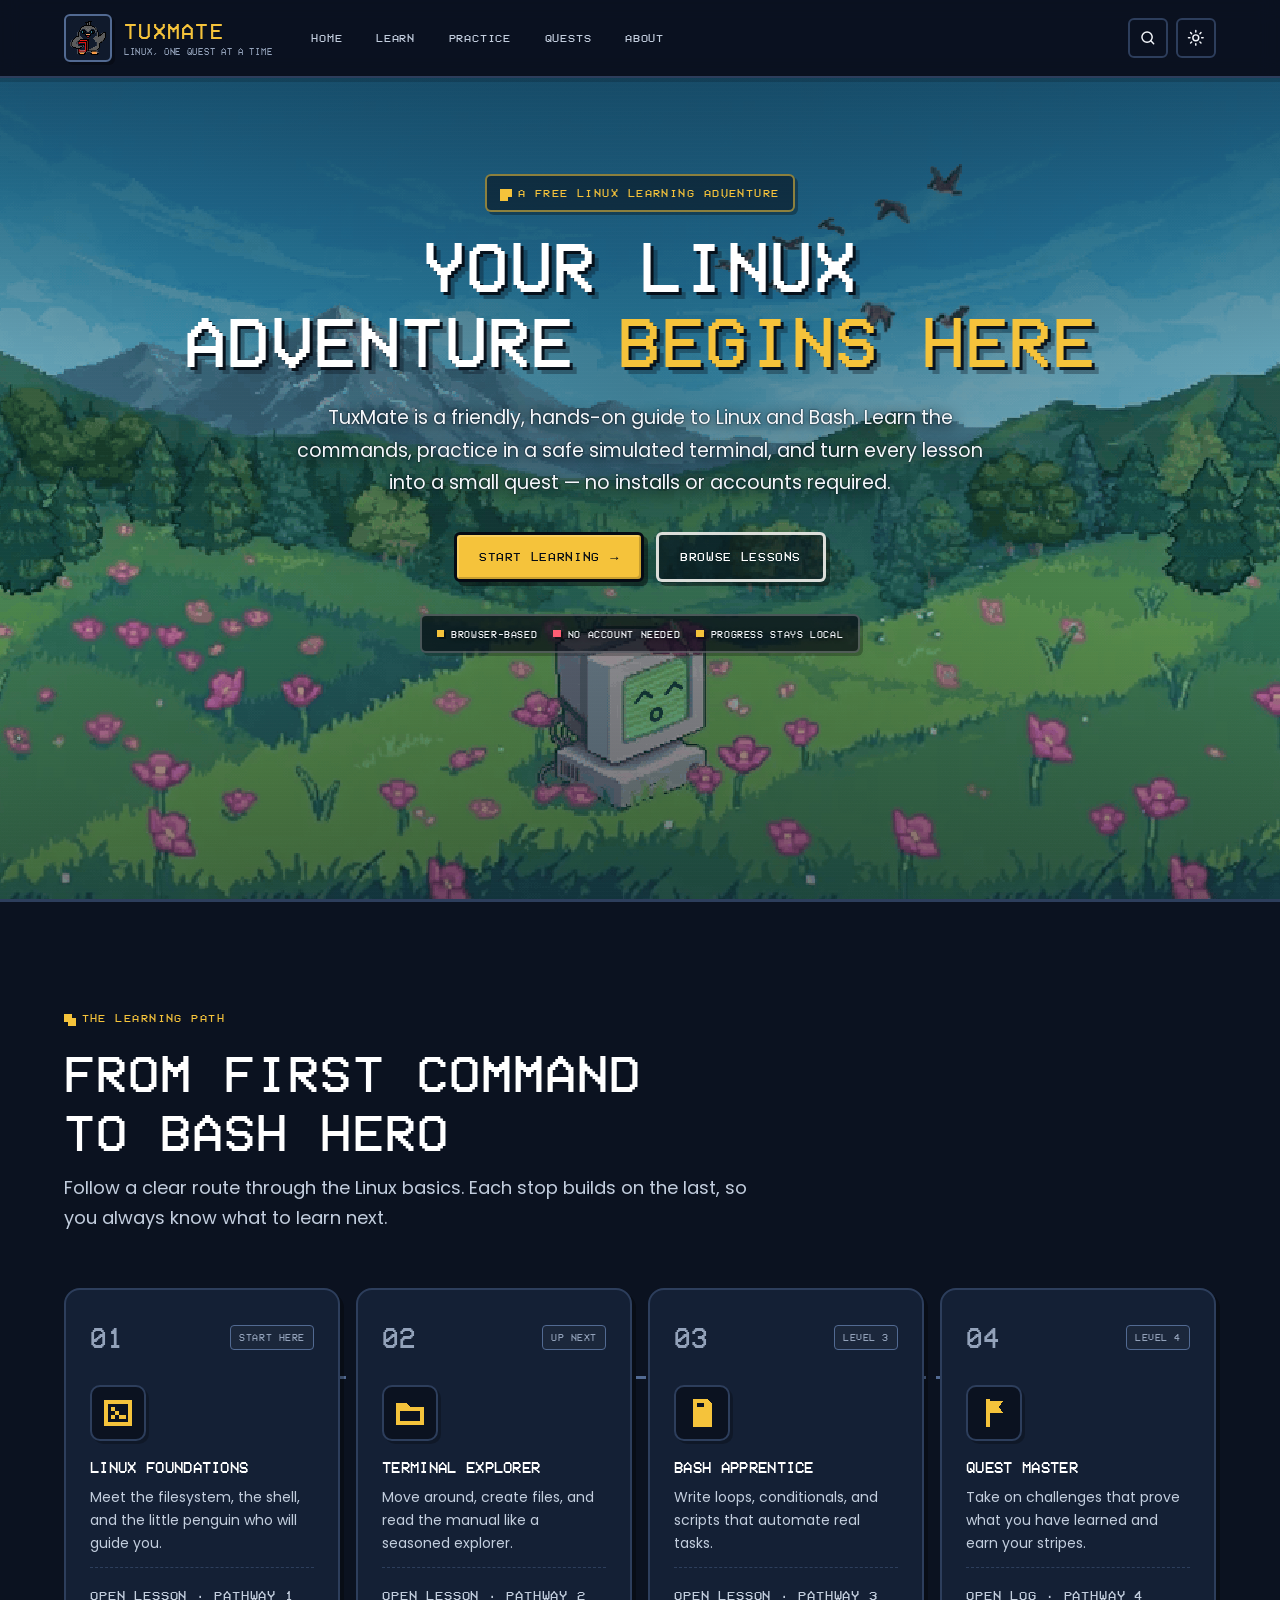
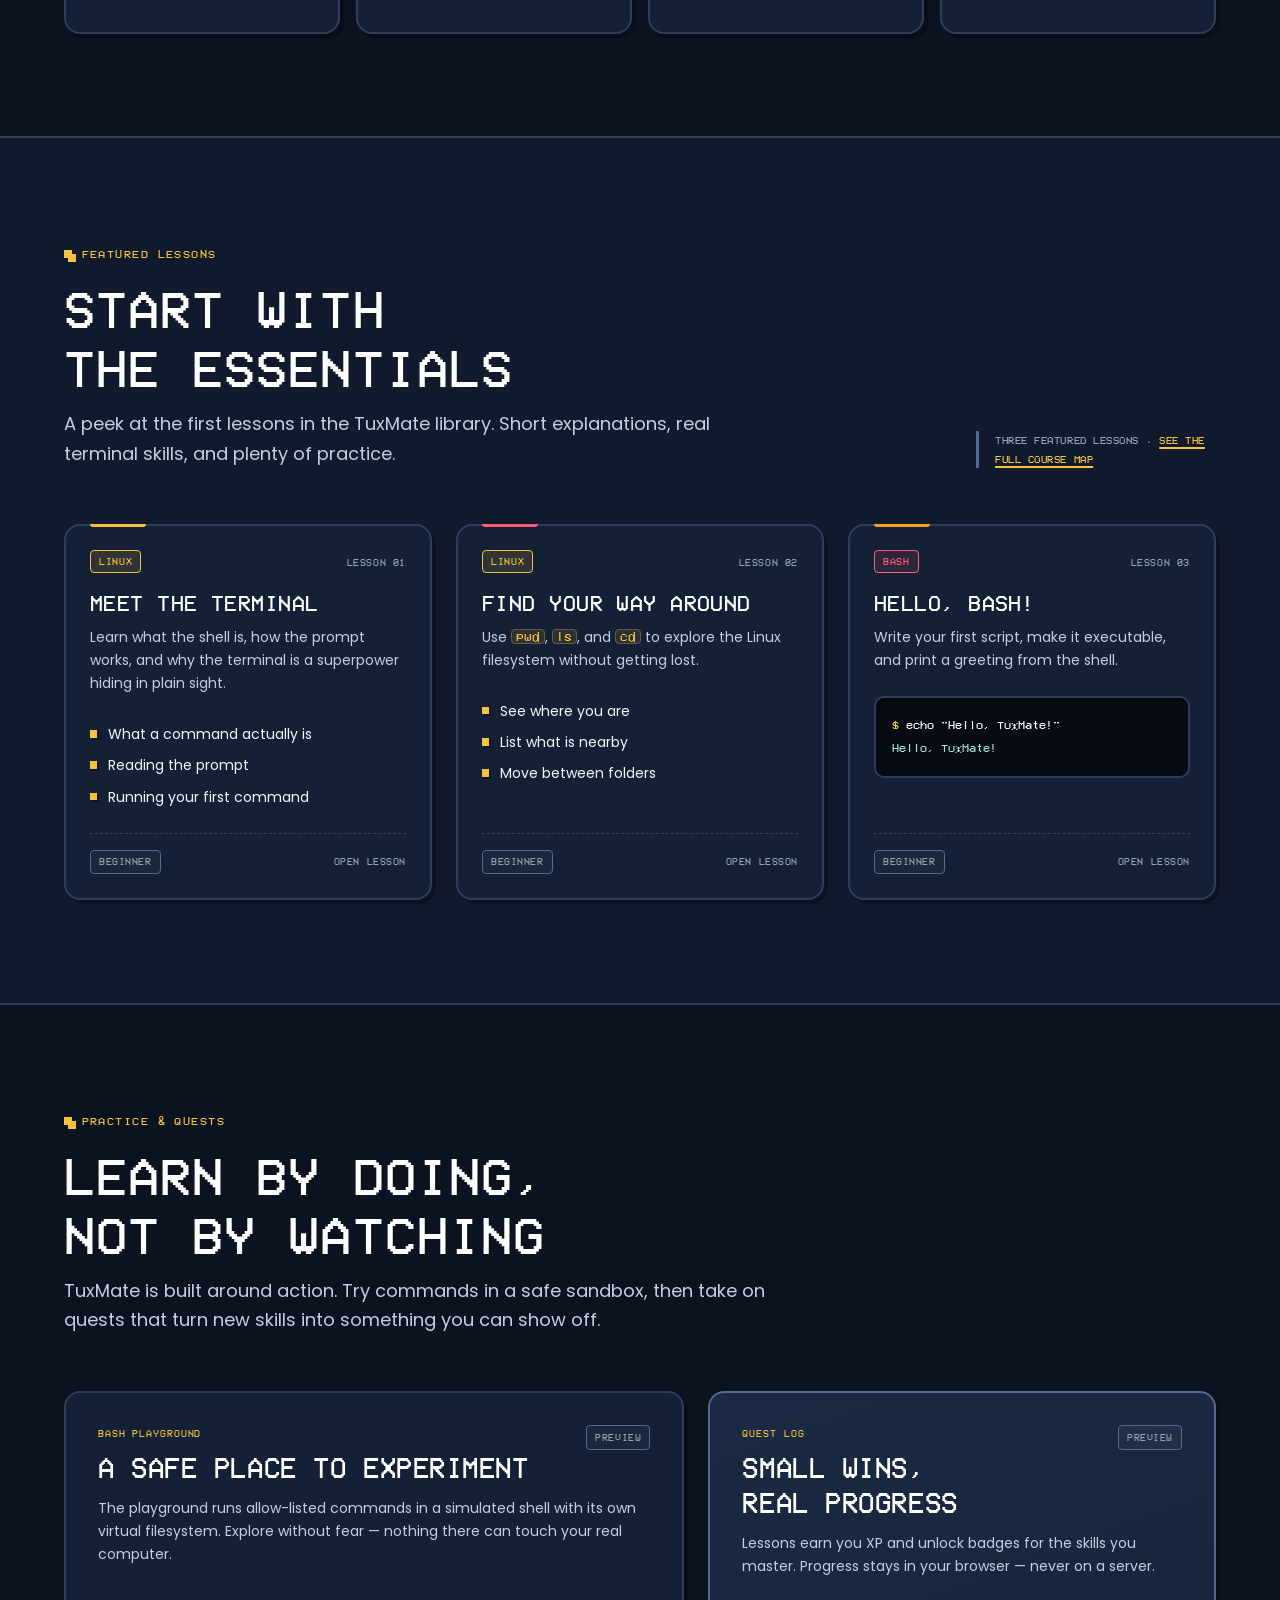
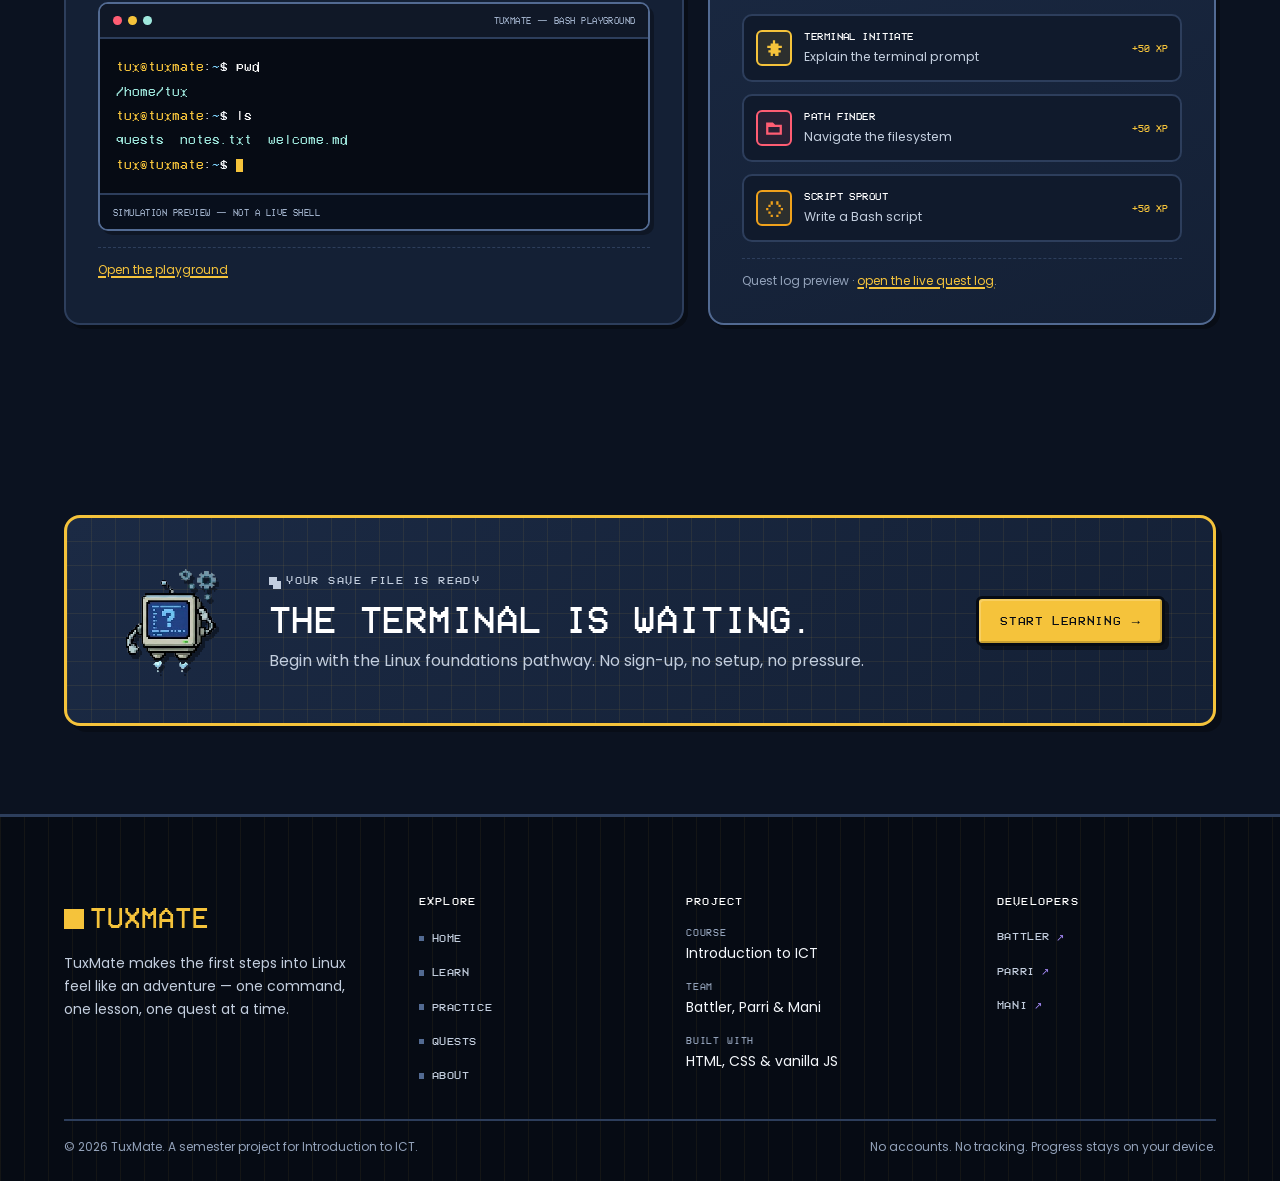
==== commit a9935ded: "Github Links Added and UI Cleanup" ====
--- a/index.html
+++ b/index.html
@@ -378,9 +378,9 @@
         <div class="footer__developers">
           <h2 class="footer__heading">Developers</h2>
           <ul class="footer__dev-list">
-            <li><a href="https://github.com/cevqiue" target="_blank" rel="noopener noreferrer">Battler <span aria-hidden="true">&nearr;</span></a></li>
-            <li><a href="https://github.com/cevqiue" target="_blank" rel="noopener noreferrer">Parri <span aria-hidden="true">&nearr;</span></a></li>
-            <li><a href="https://github.com/cevqiue" target="_blank" rel="noopener noreferrer">Mani <span aria-hidden="true">&nearr;</span></a></li>
+            <li><a href="https://github.com/cevique" target="_blank" rel="noopener noreferrer">Battler <span aria-hidden="true">&nearr;</span></a></li>
+            <li><a href="https://github.com/anfalcodes" target="_blank" rel="noopener noreferrer">Parri <span aria-hidden="true">&nearr;</span></a></li>
+            <li><a href="https://github.com/AbdulRehman387/" target="_blank" rel="noopener noreferrer">Mani <span aria-hidden="true">&nearr;</span></a></li>
           </ul>
         </div>
       </div>
--- a/css/components.css
+++ b/css/components.css
@@ -681,21 +681,35 @@
   line-height: 1.9;
 }
 
-.terminal__body p {
-  margin: 0;
-  white-space: nowrap;
-}
-
-.terminal__prompt {
-  color: #f5c33b;
-}
-
-.terminal__path {
-  color: #7dd3fc;
-}
-
-.terminal__command {
-  color: #ffffff;
+.terminal__body p {
+  margin: 0;
+  white-space: pre-wrap;
+  overflow-wrap: anywhere;
+}
+
+.terminal:focus-within {
+  border-color: var(--color-gold);
+  box-shadow: 4px 4px 0 rgba(var(--color-gold-rgb), 0.28);
+}
+
+.terminal__prompt {
+  color: #f5c33b;
+}
+
+.terminal__user {
+  color: #f5c33b;
+}
+
+.terminal__separator {
+  color: #7f91ad;
+}
+
+.terminal__path {
+  color: #7dd3fc;
+}
+
+.terminal__command {
+  color: #ffffff;
 }
 
 .terminal__output {
@@ -746,8 +760,9 @@
 .terminal__form {
   display: flex;
   align-items: center;
-  gap: 0.5rem;
-  padding: 0.75rem var(--space-4);
+  gap: 0.6rem;
+  min-height: 3.25rem;
+  padding: 0.7rem var(--space-4);
   border-top: 2px solid var(--color-border);
   background-color: var(--color-ink);
   font-family: var(--font-pixel);
@@ -756,17 +771,24 @@
 
 .terminal__form .terminal__prompt {
   flex: 0 0 auto;
+  white-space: nowrap;
 }
 
 .terminal__input {
   flex: 1 1 auto;
   min-width: 0;
-  padding: 0;
+  padding: 0.35rem 0.4rem;
   border: 0;
+  border-bottom: 2px solid transparent;
   background-color: transparent;
   color: #f4f7fb;
   font: inherit;
+  caret-color: var(--color-gold);
   outline: none;
+}
+
+.terminal__input:focus {
+  border-bottom-color: var(--color-gold);
 }
 
 .terminal__input::placeholder {
@@ -774,31 +796,84 @@
 }
 
 .terminal__run {
+  display: inline-flex;
+  align-items: center;
+  gap: 0.35rem;
   flex: 0 0 auto;
-  padding: 0.25rem 0.6rem;
-  border: 2px solid var(--color-gold);
+  padding: 0.35rem 0.85rem;
+  border: 2px solid var(--color-gold-strong);
   border-radius: var(--radius-xs);
-  background-color: transparent;
-  color: #f5c33b;
+  background-color: var(--color-gold);
+  color: var(--color-ink);
   font: inherit;
+  font-weight: 700;
   text-transform: uppercase;
   cursor: pointer;
 }
 
 .terminal__run:hover {
-  background-color: rgba(245, 195, 59, 0.16);
+  background-color: var(--color-yellow-strong);
 }
 
 .terminal-actions {
   display: flex;
   flex-wrap: wrap;
   gap: var(--space-3);
-  margin-top: var(--space-4);
+  margin-top: var(--space-5);
 }
 
 .terminal-actions .btn {
   padding: 0.65rem 0.9rem;
   font-size: 0.68rem;
+}
+
+.quick-commands {
+  margin-top: var(--space-5);
+}
+
+.quick-commands__label {
+  margin-bottom: var(--space-3);
+  color: var(--color-text-dim);
+  font-family: var(--font-pixel);
+  font-size: 0.62rem;
+  letter-spacing: 0.08em;
+  text-transform: uppercase;
+}
+
+.quick-commands__list {
+  display: flex;
+  flex-wrap: wrap;
+  gap: var(--space-2);
+}
+
+.command-chip {
+  display: inline-flex;
+  align-items: center;
+  gap: 0.45rem;
+  padding: 0.45rem 0.65rem;
+  border: 2px solid var(--color-border-strong);
+  border-radius: var(--radius-sm);
+  background-color: var(--color-surface-2);
+  color: var(--color-text);
+  cursor: pointer;
+  transition: border-color var(--transition), background-color var(--transition), transform var(--transition);
+}
+
+.command-chip:hover {
+  border-color: var(--color-gold);
+  background-color: rgba(var(--color-gold-rgb), 0.12);
+  transform: translateY(-1px);
+}
+
+.command-chip code {
+  color: var(--color-yellow);
+  font-family: var(--font-pixel);
+  font-size: 0.72rem;
+}
+
+.command-chip span {
+  color: var(--color-text-dim);
+  font-size: var(--text-xs);
 }
 
 .exercise-grid {
@@ -842,6 +917,13 @@
   font-size: var(--text-sm);
 }
 
+.exercise-card__expected {
+  padding: 0.6rem 0.7rem;
+  border: 2px dashed var(--color-border);
+  border-radius: var(--radius-sm);
+  background-color: var(--color-bg-soft);
+}
+
 .exercise-card__expected code {
   word-break: break-word;
 }
@@ -854,6 +936,12 @@
 }
 
 .exercise-card .exercise-card__status {
+  align-self: flex-start;
+  margin-top: var(--space-2);
+  padding: 0.25rem 0.55rem;
+  border: 2px solid var(--color-border);
+  border-radius: var(--radius-xs);
+  background-color: var(--color-bg-soft);
   color: var(--color-text-dim);
   font-family: var(--font-pixel);
   font-size: 0.6rem;
@@ -862,6 +950,7 @@
 }
 
 .exercise-card.is-done .exercise-card__status {
+  border-color: var(--color-gold);
   color: var(--color-yellow);
 }
 
@@ -1288,6 +1377,73 @@
 
 .playground-layout .terminal {
   margin-top: 0;
+}
+
+.playground-sidebar {
+  display: grid;
+  gap: var(--space-4);
+}
+
+.command-panel__lede {
+  color: var(--color-text-muted);
+  font-size: var(--text-sm);
+}
+
+.command-deck {
+  display: grid;
+  gap: var(--space-2);
+  margin: var(--space-4) 0 0;
+  padding: 0;
+  list-style: none;
+}
+
+.command-deck button {
+  display: grid;
+  grid-template-columns: minmax(6.5rem, auto) 1fr;
+  align-items: center;
+  gap: var(--space-3);
+  width: 100%;
+  padding: 0.55rem 0.7rem;
+  border: 2px solid var(--color-border);
+  border-radius: var(--radius-sm);
+  background-color: var(--color-bg-soft);
+  color: var(--color-text-muted);
+  text-align: left;
+  cursor: pointer;
+  transition: border-color var(--transition), background-color var(--transition);
+}
+
+.command-deck button:hover {
+  border-color: var(--color-gold);
+  background-color: rgba(var(--color-gold-rgb), 0.08);
+}
+
+.command-deck code {
+  color: var(--color-yellow);
+  font-family: var(--font-pixel);
+  font-size: 0.7rem;
+}
+
+.command-deck span {
+  font-size: var(--text-xs);
+}
+
+.safety-panel__head {
+  display: flex;
+  align-items: center;
+  justify-content: space-between;
+  gap: var(--space-3);
+}
+
+.safety-panel__head h2 {
+  font-size: var(--text-lg);
+}
+
+.safety-panel__mascot {
+  flex: 0 0 auto;
+  width: 4.5rem;
+  height: 4.5rem;
+  object-fit: contain;
 }
 
 .quest-board {
--- a/css/responsive.css
+++ b/css/responsive.css
@@ -14,6 +14,10 @@
   .lesson-columns,
   .playground-layout {
     grid-template-columns: 1fr;
+  }
+
+  .playground-sidebar {
+    grid-template-columns: repeat(2, minmax(0, 1fr));
   }
 
   .badge-grid,
@@ -130,6 +134,10 @@
     grid-template-columns: 1fr;
   }
 
+  .playground-sidebar {
+    grid-template-columns: 1fr;
+  }
+
   .command-list li {
     grid-template-columns: 1fr;
     gap: var(--space-2);
